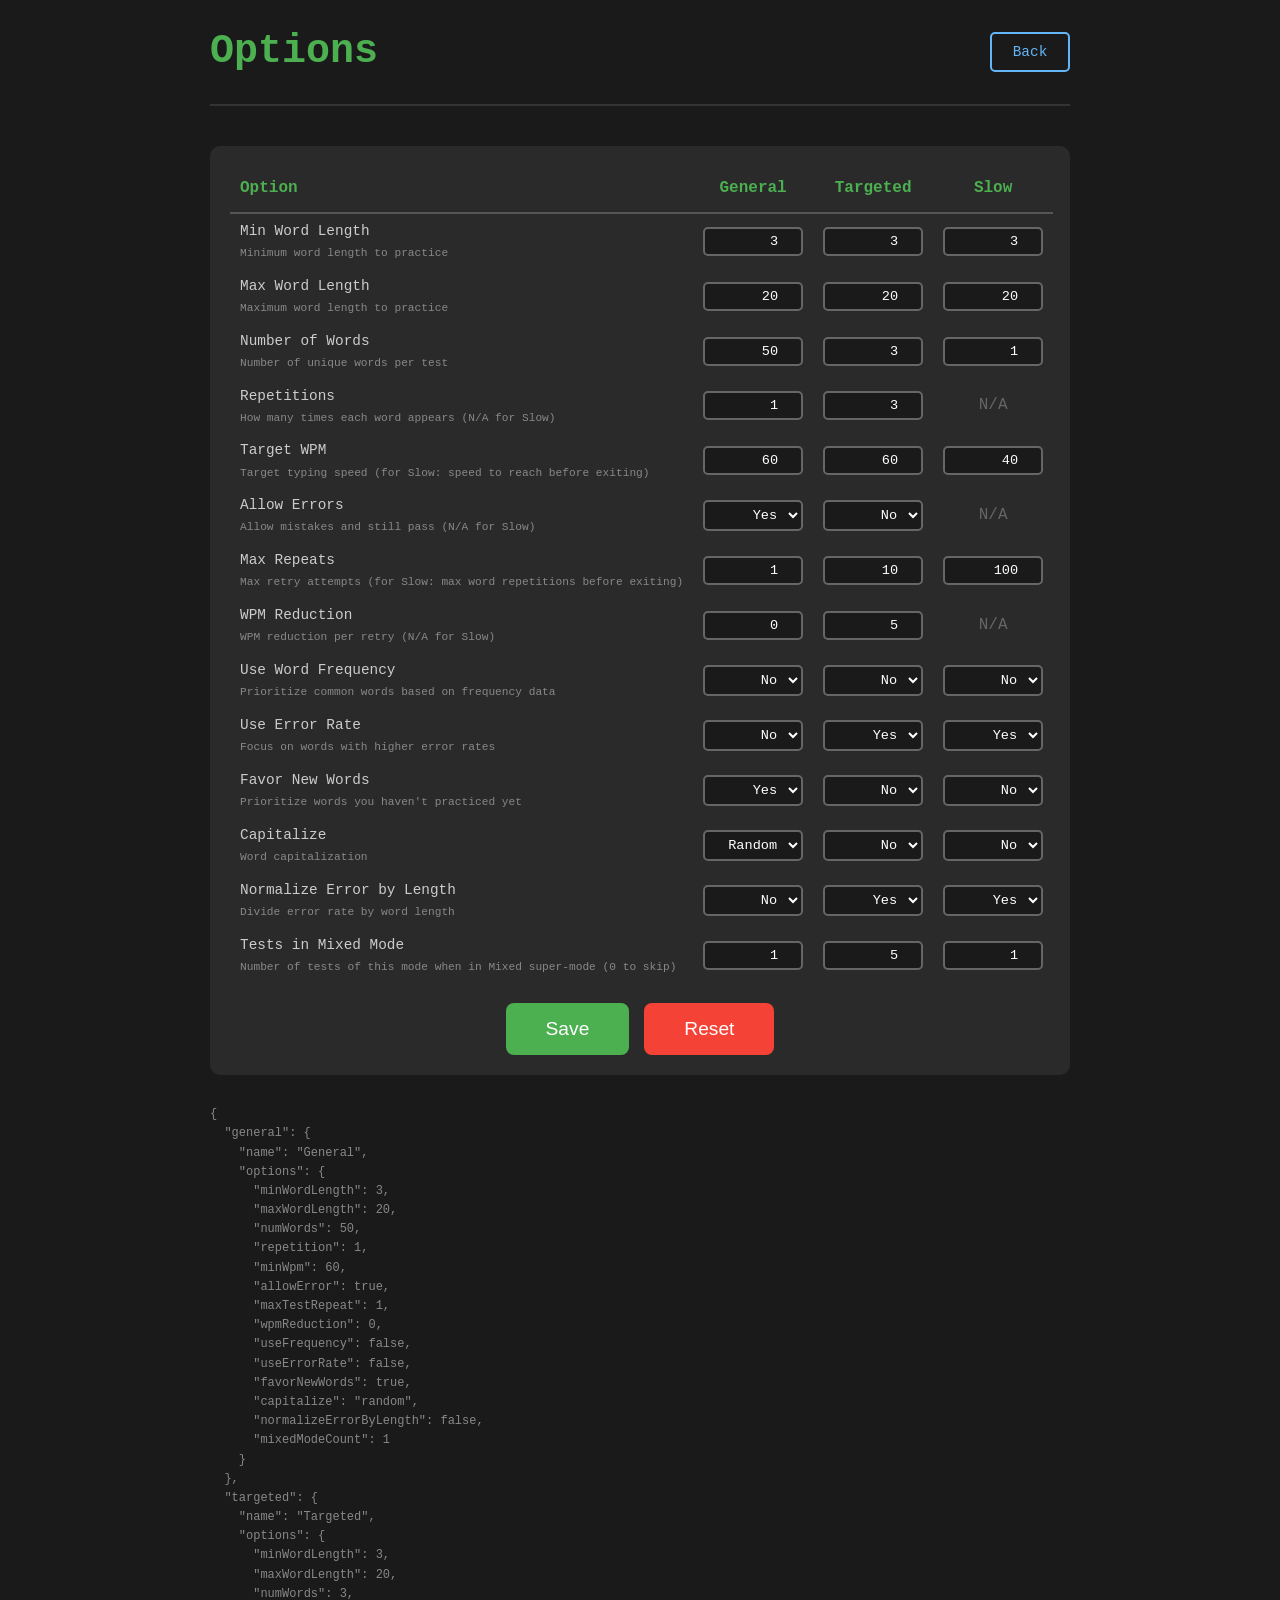
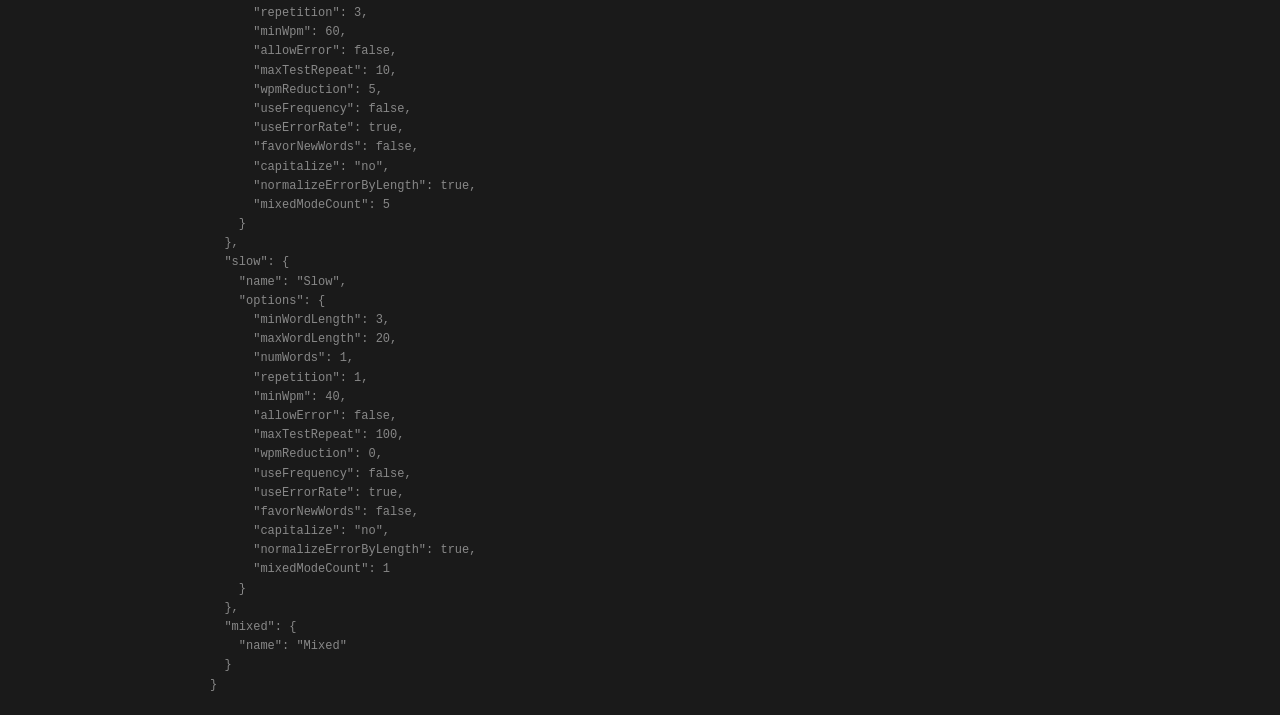
==== options.html @ 4978e312 "Initial commit: core website files" ====
<!DOCTYPE html>
<html lang="en">
<head>
    <meta charset="UTF-8">
    <meta name="viewport" content="width=device-width, initial-scale=1.0">
    <title>Snail Type - Options</title>
    <link rel="stylesheet" href="styles.css">
</head>
<body>
    <div class="container">
        <header>
            <h1>Options</h1>
            <a href="index.html" class="info-link">Back</a>
        </header>
        
        <main>
            <section class="stats-section options-compact">
                <div id="modes-table-container"></div>
                <div class="options-buttons">
                    <button id="save-btn" class="export-btn">Save</button>
                    <button id="reset-btn" class="clear-btn">Reset</button>
                </div>
            </section>
            <pre id="debug-output" style="color: #888; font-size: 0.75rem; margin-top: 20px; white-space: pre-wrap; word-break: break-all;"></pre>
        </main>
    </div>
    
    <div id="toast" class="toast">Options saved!</div>
    
    <script type="module" src="options.js"></script>
</body>
</html>
---- styles.css ----
﻿* {
    margin: 0;
    padding: 0;
    box-sizing: border-box;
}

body {
    font-family: 'Courier New', monospace;
    background-color: #1a1a1a;
    color: #ffffff;
    line-height: 1.6;
    min-height: 100vh;
}

.container {
    max-width: 900px;
    margin: 0 auto;
    padding: 20px;
}

header {
    display: flex;
    justify-content: space-between;
    align-items: center;
    margin-bottom: 40px;
    padding-bottom: 20px;
    border-bottom: 2px solid #333;
}

header > div {
    display: flex;
    gap: 15px;
    align-items: center;
}

.mode-buttons {
    display: flex;
    flex-wrap: wrap;
    gap: 15px;
    justify-content: center;
    margin: 0 auto 30px;
    width: fit-content;
}

.mode-btn-wide {
    flex-basis: 100%;
    min-width: unset;
    width: 100%;
}

.mode-btn {
    padding: 10px 30px;
    font-size: 1rem;
    font-family: 'Courier New', monospace;
    border: 2px solid #4CAF50;
    border-radius: 5px;
    background-color: transparent;
    color: #4CAF50;
    cursor: pointer;
    transition: all 0.3s ease;
    min-width: 140px;
}

.mode-btn:hover {
    background-color: #4CAF50;
    color: #1a1a1a;
}

.mode-btn:active {
    transform: translateY(2px);
}

.mode-btn.active {
    background-color: #4CAF50;
    color: #1a1a1a;
}

/* Toast notification */
.toast {
    position: fixed;
    bottom: 30px;
    left: 50%;
    transform: translateX(-50%) translateY(20px);
    background-color: #4CAF50;
    color: #fff;
    padding: 12px 30px;
    border-radius: 5px;
    font-family: 'Courier New', monospace;
    font-size: 1rem;
    opacity: 0;
    transition: opacity 0.3s ease, transform 0.3s ease;
    pointer-events: none;
}

.toast.visible {
    opacity: 1;
    transform: translateX(-50%) translateY(0);
}

.debug-btn,
.info-link {
    padding: 8px 16px;
    font-size: 0.9rem;
    border-radius: 5px;
    cursor: pointer;
    transition: all 0.3s ease;
    min-width: 80px;
    text-align: center;
    display: inline-block;
    box-sizing: border-box;
    font-family: 'Courier New', monospace;
    line-height: 1.4;
    border: 2px solid;
}

.debug-btn {
    background-color: transparent;
    color: #999;
    border-color: #666;
}

.debug-btn:hover {
    border-color: #999;
    color: #ccc;
}

.debug-btn.active {
    background-color: #666;
    border-color: #999;
    color: #fff;
}

h1 {
    font-size: 2.5rem;
    color: #4CAF50;
}

h2 {
    font-size: 1.8rem;
    color: #4CAF50;
    margin-bottom: 20px;
}

.info-link {
    color: #64B5F6;
    text-decoration: none;
    border-color: #64B5F6;
    background-color: transparent;
}

.info-link:hover {
    background-color: #64B5F6;
    color: #1a1a1a;
}

.info-link:hover {
    background-color: #64B5F6;
    color: #1a1a1a;
}

main {
    margin-top: 20px;
}

/* Main page styles */
.test-display {
    background-color: transparent;
    border-radius: 10px;
    padding: 30px;
    margin-bottom: 30px;
    min-height: 150px;
    display: flex;
    align-items: center;
    justify-content: center;
}

.target-text {
    font-size: 2rem;
    font-family: 'Courier New', monospace;
    letter-spacing: 2px;
    text-align: center;
}

.target-text .word {
    display: inline-block;
    white-space: nowrap;
}

.target-text .char {
    display: inline;
    transition: color 0.1s ease;
}

.target-text .char.correct {
    color: #4CAF50;
}

.target-text .char.corrected {
    color: #4CAF50;
    text-decoration: underline;
    text-decoration-color: #FF9800;
    text-underline-offset: 3px;
}

.target-text .char.incorrect {
    color: #f44336;
    background-color: rgba(244, 67, 54, 0.2);
    border-radius: 3px;
}

.target-text .space-char {
    padding: 0 8px;
    border-radius: 3px;
    display: inline-block;
}

.target-text .space-char.pending {
    background-color: transparent;
}

.target-text .space-char.correct {
    background-color: #1b421b;
}

.target-text .space-char.corrected {
    background-color: #1b421b;
    border-bottom: 2px solid #FF9800;
}

.target-text .space-char.incorrect {
    background-color: #f44336;
}

.target-text .char.pending {
    color: #ffffff;
}

.input-area {
    margin-bottom: 30px;
}

.typing-input {
    position: absolute;
    left: -9999px;
    width: 1px;
    height: 1px;
    opacity: 0;
}

.results {
    background-color: transparent;
    border-radius: 10px;
    padding: 20px;
    margin-bottom: 20px;
    min-height: 60px;
    font-size: 1.2rem;
    text-align: center;
    border: none;
}

.result-metric {
    font-size: 2rem;
    font-weight: normal;
    margin: 10px 0;
    color: #ffffff;
    font-family: 'Courier New', monospace;
    letter-spacing: 2px;
}

.result-status {
    font-size: 2rem;
    font-weight: normal;
    margin: 15px 0;
    font-family: 'Courier New', monospace;
    letter-spacing: 2px;
}

.result-next {
    font-size: 2rem;
    color: #999;
    margin-top: 20px;
    font-style: normal;
    font-family: 'Courier New', monospace;
    letter-spacing: 2px;
}

.results .success-text {
    color: #4CAF50;
}

.results .retry-text {
    color: #FFC107;
}

.debug-display {
    background-color: transparent;
    border-radius: 10px;
    padding: 20px;
    font-family: 'Courier New', monospace;
    font-size: 0.95rem;
    display: none;
    user-select: text;
    cursor: text;
}

.debug-display.visible {
    display: block;
}

.debug-display .stat-line {
    margin: 8px 0;
    padding: 5px;
    background-color: #333;
    border-radius: 5px;
    white-space: pre-wrap;
}

/* Info page styles */
.stats-section {
    background-color: #2a2a2a;
    border-radius: 10px;
    padding: 30px;
    margin-bottom: 30px;
}

.char-distribution,
.word-problems {
    position: relative;
    display: flex;
    justify-content: center;
    align-items: center;
    min-height: 450px;
}

.word-table-container {
    max-height: 600px;
    overflow-y: auto;
    overflow-x: auto;
}

.word-table {
    width: 100%;
    border-collapse: collapse;
    font-family: 'Courier New', monospace;
    font-size: 0.9rem;
}

.word-table thead {
    position: sticky;
    top: 0;
    background-color: #333;
    z-index: 10;
}

.word-table th {
    padding: 12px 8px;
    text-align: left;
    border-bottom: 2px solid #666;
    color: #4CAF50;
    font-weight: bold;
}

.word-table th.sortable {
    cursor: pointer;
    user-select: none;
    transition: background-color 0.2s ease;
}

.word-table th.sortable:hover {
    background-color: #444;
}

.word-table th.sorted {
    color: #64B5F6;
}

.sort-arrow {
    font-size: 0.8rem;
    margin-left: 5px;
    color: #999;
}

.word-table th.sorted .sort-arrow {
    color: #64B5F6;
}

.word-table td {
    padding: 8px;
    border-bottom: 1px solid #444;
}

.word-table tbody tr:hover {
    background-color: #2a2a2a;
}

.word-cell {
    color: #64B5F6;
    font-weight: bold;
}

.word-table th:nth-child(2),
.word-table th:nth-child(3),
.word-table th:nth-child(4),
.word-table th:nth-child(5),
.word-table th:nth-child(6),
.word-table td:nth-child(2),
.word-table td:nth-child(3),
.word-table td:nth-child(4),
.word-table td:nth-child(5),
.word-table td:nth-child(6) {
    text-align: right;
}

.char-chart,
.word-chart {
    background-color: #1a1a1a;
    border-radius: 8px;
}

.chart-bar {
    cursor: pointer;
    transition: opacity 0.2s ease;
}

.chart-tooltip {
    position: fixed;
    background-color: #333;
    color: #fff;
    padding: 8px 12px;
    border-radius: 5px;
    font-family: 'Courier New', monospace;
    font-size: 0.9rem;
    pointer-events: none;
    z-index: 1000;
    box-shadow: 0 2px 8px rgba(0, 0, 0, 0.3);
}

.word-problems {
    font-family: 'Courier New', monospace;
    font-size: 1.1rem;
}

.char-distribution .char-stat,
.word-problems .word-stat {
    padding: 10px;
    margin: 8px 0;
    background-color: #333;
    border-radius: 5px;
    display: flex;
    justify-content: space-between;
    align-items: center;
}

.char-stat .char-display {
    font-weight: bold;
    color: #f44336;
    font-size: 1.3rem;
    margin-right: 20px;
    min-width: 40px;
}

.char-stat .char-info,
.word-stat .word-info {
    flex: 1;
}

.word-stat .word-name {
    font-weight: bold;
    color: #64B5F6;
    margin-right: 15px;
}

.empty-state {
    color: #999;
    font-style: italic;
    text-align: center;
    padding: 20px;
}

/* Options page styles */
.options-compact {
    padding: 20px;
}

/* Modes table */
.modes-table {
    width: 100%;
    border-collapse: collapse;
    margin-bottom: 10px;
}

.modes-table th {
    padding: 10px;
    text-align: center;
    color: #4CAF50;
    font-size: 1rem;
    border-bottom: 2px solid #555;
}

.modes-table th:first-child {
    text-align: left;
}

.modes-table td {
    padding: 6px 10px;
    vertical-align: middle;
    text-align: right;
}

.modes-table td:first-child {
    text-align: left;
}

.modes-table tr:nth-child(odd) td {
    background-color: #2a2a2a;
}

.option-label-cell {
    color: #ccc;
    font-size: 0.9rem;
    white-space: nowrap;
    display: flex;
    flex-direction: column;
    gap: 2px;
}

.option-label-cell .option-desc {
    font-size: 0.7rem;
    color: #888;
}

.mode-input {
    padding: 5px 8px;
    font-size: 0.85rem;
    border: 2px solid #666;
    border-radius: 5px;
    background-color: #1a1a1a;
    color: #fff;
    font-family: 'Courier New', monospace;
    width: 100px;
    box-sizing: border-box;
}

.mode-input:focus {
    outline: none;
    border-color: #4CAF50;
}

input[type="number"].mode-input {
    text-align: right;
}

select.mode-input {
    text-align: right;
    text-align-last: right;
}

.options-buttons {
    display: flex;
    gap: 15px;
    justify-content: center;
    margin-top: 20px;
}

.export-section {
    display: flex;
    gap: 15px;
    justify-content: center;
    flex-wrap: wrap;
}

.export-section {
    background-color: #2a2a2a;
    border-radius: 10px;
    padding: 30px;
    text-align: center;
}

.export-section p {
    margin-bottom: 20px;
    color: #ccc;
    font-size: 1.1rem;
}

.export-btn {
    background-color: #4CAF50;
    color: white;
    border: none;
    padding: 15px 40px;
    font-size: 1.2rem;
    border-radius: 8px;
    cursor: pointer;
    transition: background-color 0.3s ease;
}

.export-btn:hover {
    background-color: #45a049;
}

.export-btn:active {
    transform: translateY(2px);
}

.clear-btn {
    background-color: #f44336;
    color: white;
    border: none;
    padding: 15px 40px;
    font-size: 1.2rem;
    border-radius: 8px;
    cursor: pointer;
    transition: background-color 0.3s ease;
}

.clear-btn:hover {
    background-color: #da190b;
}

.clear-btn:active {
    transform: translateY(2px);
}

/* Responsive design */
@media (max-width: 768px) {
    .container {
        padding: 15px;
    }
    
    h1 {
        font-size: 1.8rem;
    }
    
    .target-text {
        font-size: 1.5rem;
        letter-spacing: 1px;
    }
    
    .typing-input {
    position: absolute;
    left: -9999px;
    width: 1px;
    height: 1px;
    opacity: 0;
}
    
    header {
        flex-direction: column;
        gap: 15px;
        text-align: center;
    }
    
    .char-chart,
    .word-chart {
        width: 100%;
        height: auto;
    }
    
    .char-distribution,
    .word-problems {
        overflow-x: auto;
    }
}

/* ========================================================================== */
/* SLOW MODE STYLES */
/* ========================================================================== */

.slow-mode-display {
    text-align: center;
    margin-bottom: 30px;
}

/* WPM Display - Shows current typing speed */
.wpm-display {
    font-size: 32px;
    font-family: 'Courier New', monospace;
    margin: 10px 0;
    color: #4CAF50;
    font-weight: bold;
}

/* Metronome Container - Houses the bouncing ball animation */
.metronome-container {
    position: relative;
    width: 300px;
    height: 300px;
    margin: 10px auto;
    background-color: rgba(255, 255, 255, 0.05);
    border-radius: 10px;
}

/* Ball - Animated indicator that jumps from letter to letter */
.ball {
    position: absolute;
    width: 50px;
    height: 50px;
    background: radial-gradient(circle at 30% 30%, #4CAF50, #2d7a2d);
    border-radius: 50%;
    box-shadow: 0 10px 25px rgba(76, 175, 80, 0.5);
    left: 50%;
    transform: translateX(-50%);
}

/* Word Display - Shows the word to type with color-coded letters */
.word-display {
    font-size: 48px;
    font-family: 'Courier New', monospace;
    letter-spacing: 10px;
    margin: 8px 0;
    min-height: 60px;
}

.word-display .typed {
    color: #4CAF50;
}

.word-display .current {
    color: #64B5F6;
    text-decoration: underline;
}

.word-display .remaining {
    color: #666;
}

/* Status Message - Displays contextual messages */
.status {
    font-size: 24px;
    font-family: 'Courier New', monospace;
    margin: 20px 0;
    min-height: 30px;
    line-height: 30px;
}

.status.error {
    color: #f44336;
}

.status.success {
    color: #4CAF50;
}

/* Counter - Shows progress through repetitions */
.counter {
    font-size: 20px;
    font-family: 'Courier New', monospace;
    margin: 10px 0;
    color: #999;
}

/* Slow mode container */
.slow-mode-container {
    text-align: center;
}

.slow-status {
    font-size: 24px;
    font-family: 'Courier New', monospace;
    margin: 20px 0;
    min-height: 30px;
    line-height: 30px;
}

.slow-status.error {
    color: #f44336;
}

.slow-status.success {
    color: #4CAF50;
}

.slow-counter {
    font-size: 20px;
    font-family: 'Courier New', monospace;
    margin: 10px 0;
    color: #999;
}

.slow-instructions {
    font-size: 16px;
    font-family: 'Courier New', monospace;
    margin-top: 20px;
    color: #666;
}

/* Timing display (slow mode) */
.timing-display {
    position: fixed;
    right: 20px;
    top: 20px;
    font-size: 12px;
    font-family: 'Courier New', monospace;
    color: #666;
    text-align: left;
    max-width: 200px;
    max-height: 90vh;
    overflow-y: auto;
}

.timing-entry {
    margin: 0;
    line-height: 1.2;
}

.counter-entry {
    margin: 5px 0;
    padding: 5px 0;
    border-top: 1px solid #444;
    color: #4CAF50;
    font-weight: bold;
}
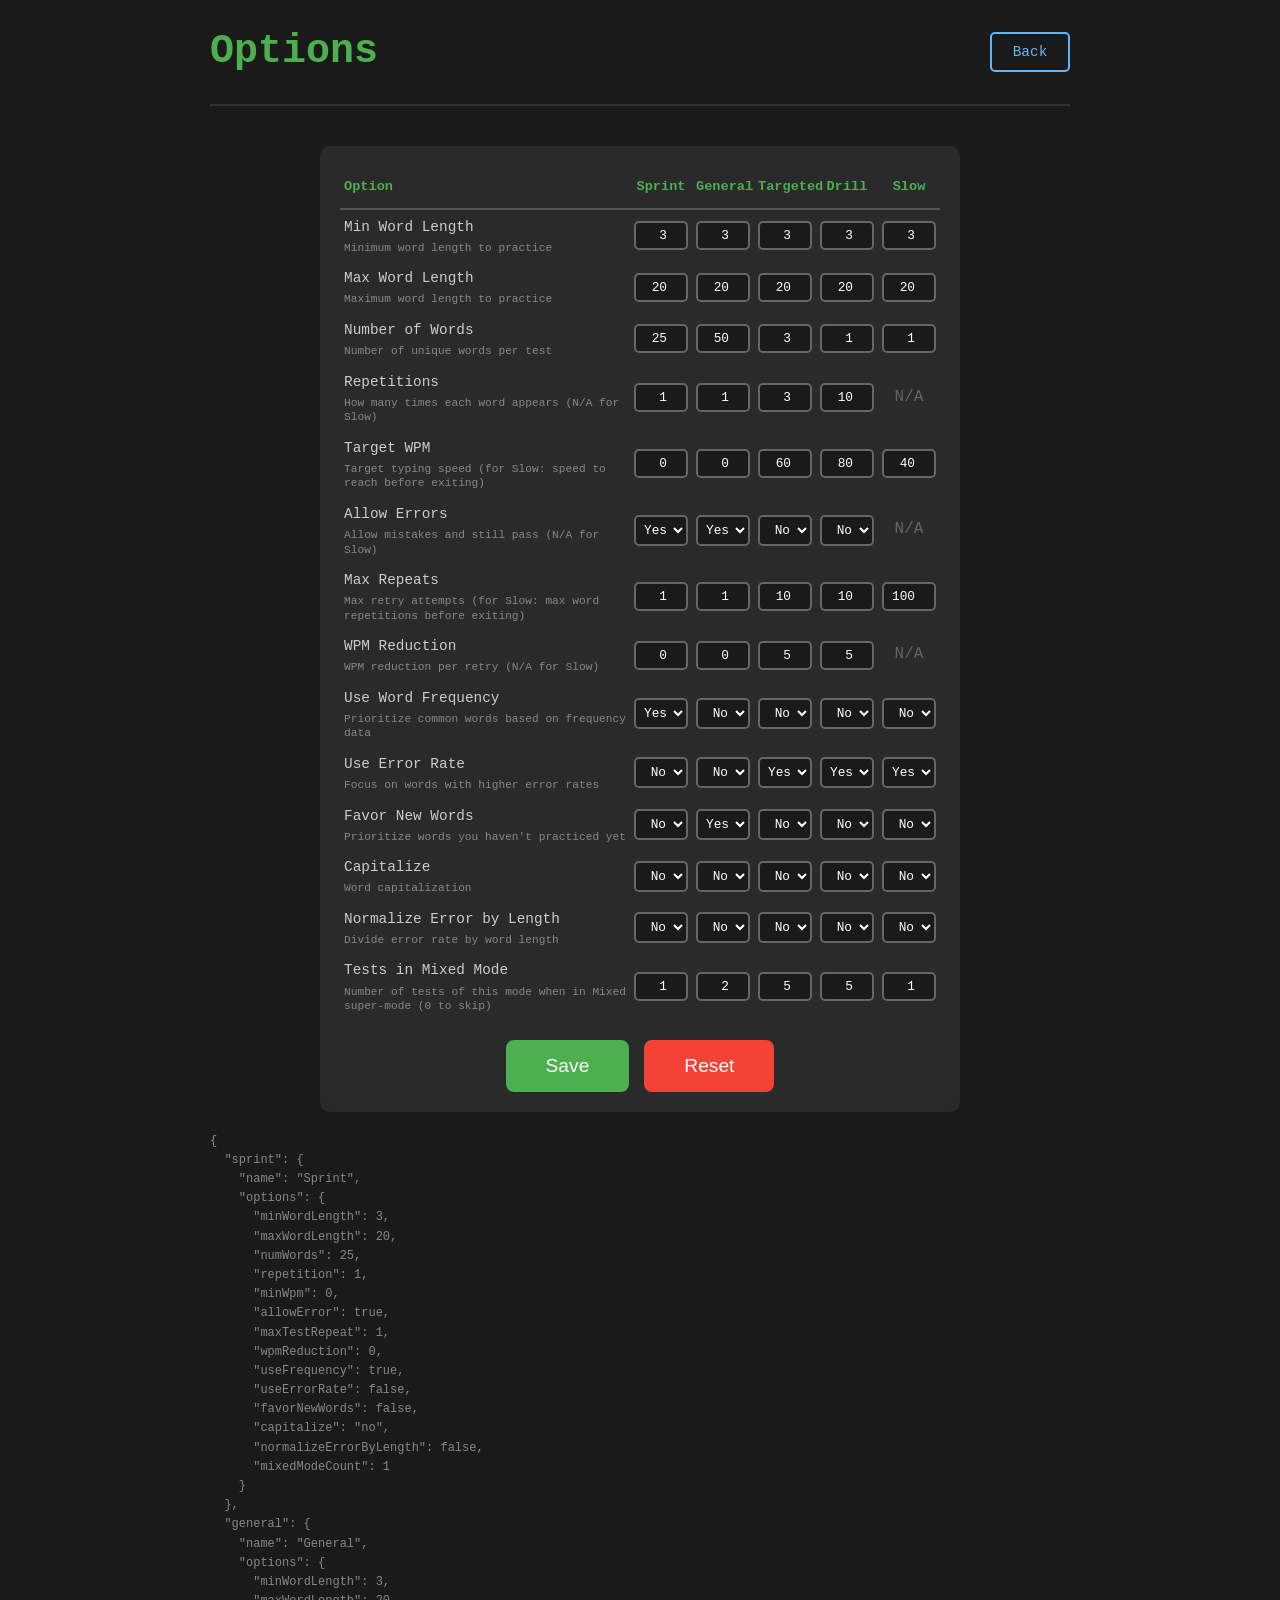
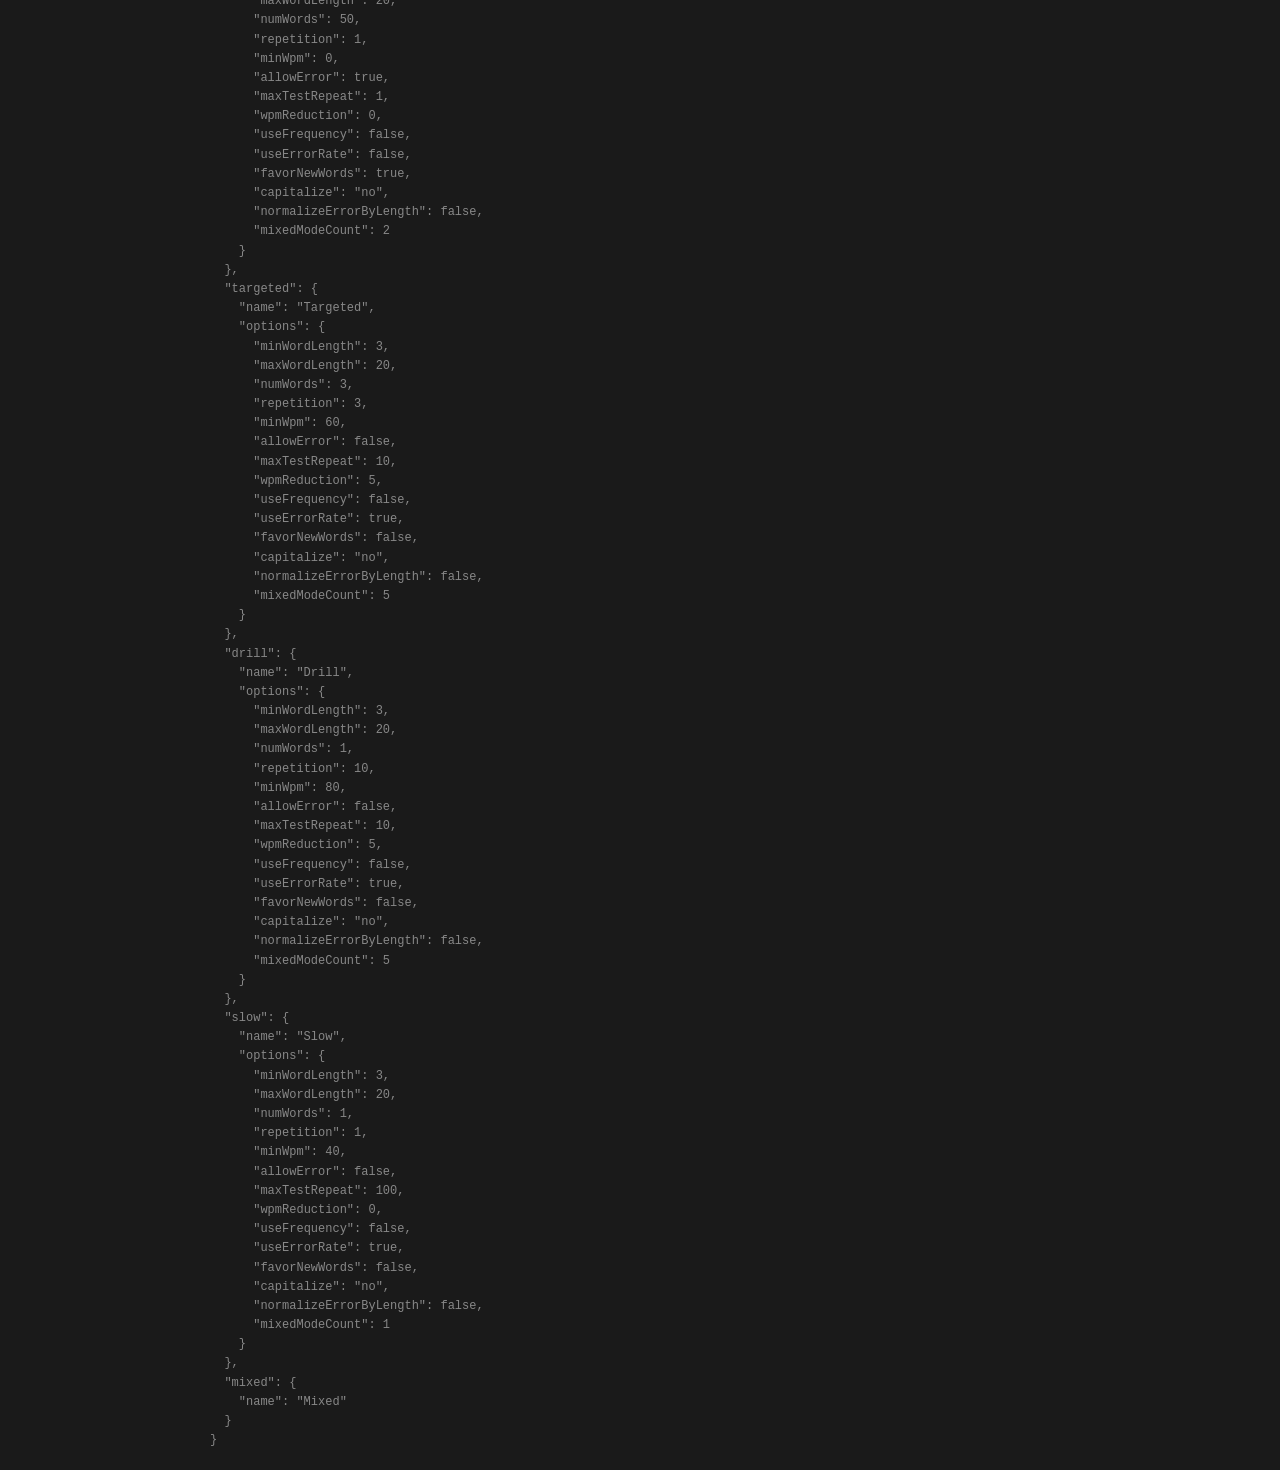
==== commit 07730eed: "Add snail keyboard favicon" ====
--- a/options.html
+++ b/options.html
@@ -4,6 +4,7 @@
     <meta charset="UTF-8">
     <meta name="viewport" content="width=device-width, initial-scale=1.0">
     <title>Snail Type - Options</title>
+    <link rel="icon" type="image/svg+xml" href="favicon.svg">
     <link rel="stylesheet" href="styles.css">
 </head>
 <body>
--- a/styles.css
+++ b/styles.css
@@ -175,9 +175,10 @@
 }
 
 .target-text {
-    font-size: 2rem;
-    font-family: 'Courier New', monospace;
-    letter-spacing: 2px;
+    font-size: 1.25rem;
+    font-family: 'Courier New', monospace;
+    letter-spacing: 1px;
+    line-height: 1.9;
     text-align: center;
 }
 
@@ -209,7 +210,7 @@
 }
 
 .target-text .space-char {
-    padding: 0 8px;
+    padding: 0 5px;
     border-radius: 3px;
     display: inline-block;
 }
@@ -293,7 +294,7 @@
 }
 
 .debug-display {
-    background-color: transparent;
+    background-color: #333;
     border-radius: 10px;
     padding: 20px;
     font-family: 'Courier New', monospace;
@@ -308,11 +309,22 @@
 }
 
 .debug-display .stat-line {
-    margin: 8px 0;
-    padding: 5px;
-    background-color: #333;
-    border-radius: 5px;
+    margin: 0;
+    padding: 0;
+    background-color: transparent;
     white-space: pre-wrap;
+}
+
+/* Keystroke log (debug panel) */
+.key-log-sequence {
+    white-space: pre-wrap;
+    word-break: break-all;
+    line-height: 1.6;
+}
+
+.key-log-sequence .key-blocked {
+    color: #ff6b6b;
+    text-decoration: line-through;
 }
 
 /* Info page styles */
@@ -477,9 +489,18 @@
     padding: 20px;
 }
 
+/* Short explanation under a stats section heading */
+.section-hint {
+    color: #999;
+    font-size: 0.85rem;
+    margin: -10px 0 15px 0;
+}
+
 /* Options page styles */
 .options-compact {
     padding: 20px;
+    max-width: 640px;
+    margin: 0 auto;
 }
 
 /* Modes table */
@@ -487,22 +508,25 @@
     width: 100%;
     border-collapse: collapse;
     margin-bottom: 10px;
+    table-layout: fixed;
 }
 
 .modes-table th {
-    padding: 10px;
+    padding: 10px 4px;
     text-align: center;
     color: #4CAF50;
-    font-size: 1rem;
+    font-size: 0.85rem;
     border-bottom: 2px solid #555;
+    width: 62px;
 }
 
 .modes-table th:first-child {
     text-align: left;
+    width: auto;
 }
 
 .modes-table td {
-    padding: 6px 10px;
+    padding: 6px 4px;
     vertical-align: middle;
     text-align: right;
 }
@@ -518,7 +542,7 @@
 .option-label-cell {
     color: #ccc;
     font-size: 0.9rem;
-    white-space: nowrap;
+    white-space: normal;
     display: flex;
     flex-direction: column;
     gap: 2px;
@@ -527,17 +551,20 @@
 .option-label-cell .option-desc {
     font-size: 0.7rem;
     color: #888;
+    white-space: normal;
+    line-height: 1.3;
 }
 
 .mode-input {
-    padding: 5px 8px;
-    font-size: 0.85rem;
+    padding: 5px 4px;
+    font-size: 0.8rem;
     border: 2px solid #666;
     border-radius: 5px;
     background-color: #1a1a1a;
     color: #fff;
     font-family: 'Courier New', monospace;
-    width: 100px;
+    width: 54px;
+    max-width: 100%;
     box-sizing: border-box;
 }
 
@@ -782,30 +809,3 @@
     margin-top: 20px;
     color: #666;
 }
-
-/* Timing display (slow mode) */
-.timing-display {
-    position: fixed;
-    right: 20px;
-    top: 20px;
-    font-size: 12px;
-    font-family: 'Courier New', monospace;
-    color: #666;
-    text-align: left;
-    max-width: 200px;
-    max-height: 90vh;
-    overflow-y: auto;
-}
-
-.timing-entry {
-    margin: 0;
-    line-height: 1.2;
-}
-
-.counter-entry {
-    margin: 5px 0;
-    padding: 5px 0;
-    border-top: 1px solid #444;
-    color: #4CAF50;
-    font-weight: bold;
-}
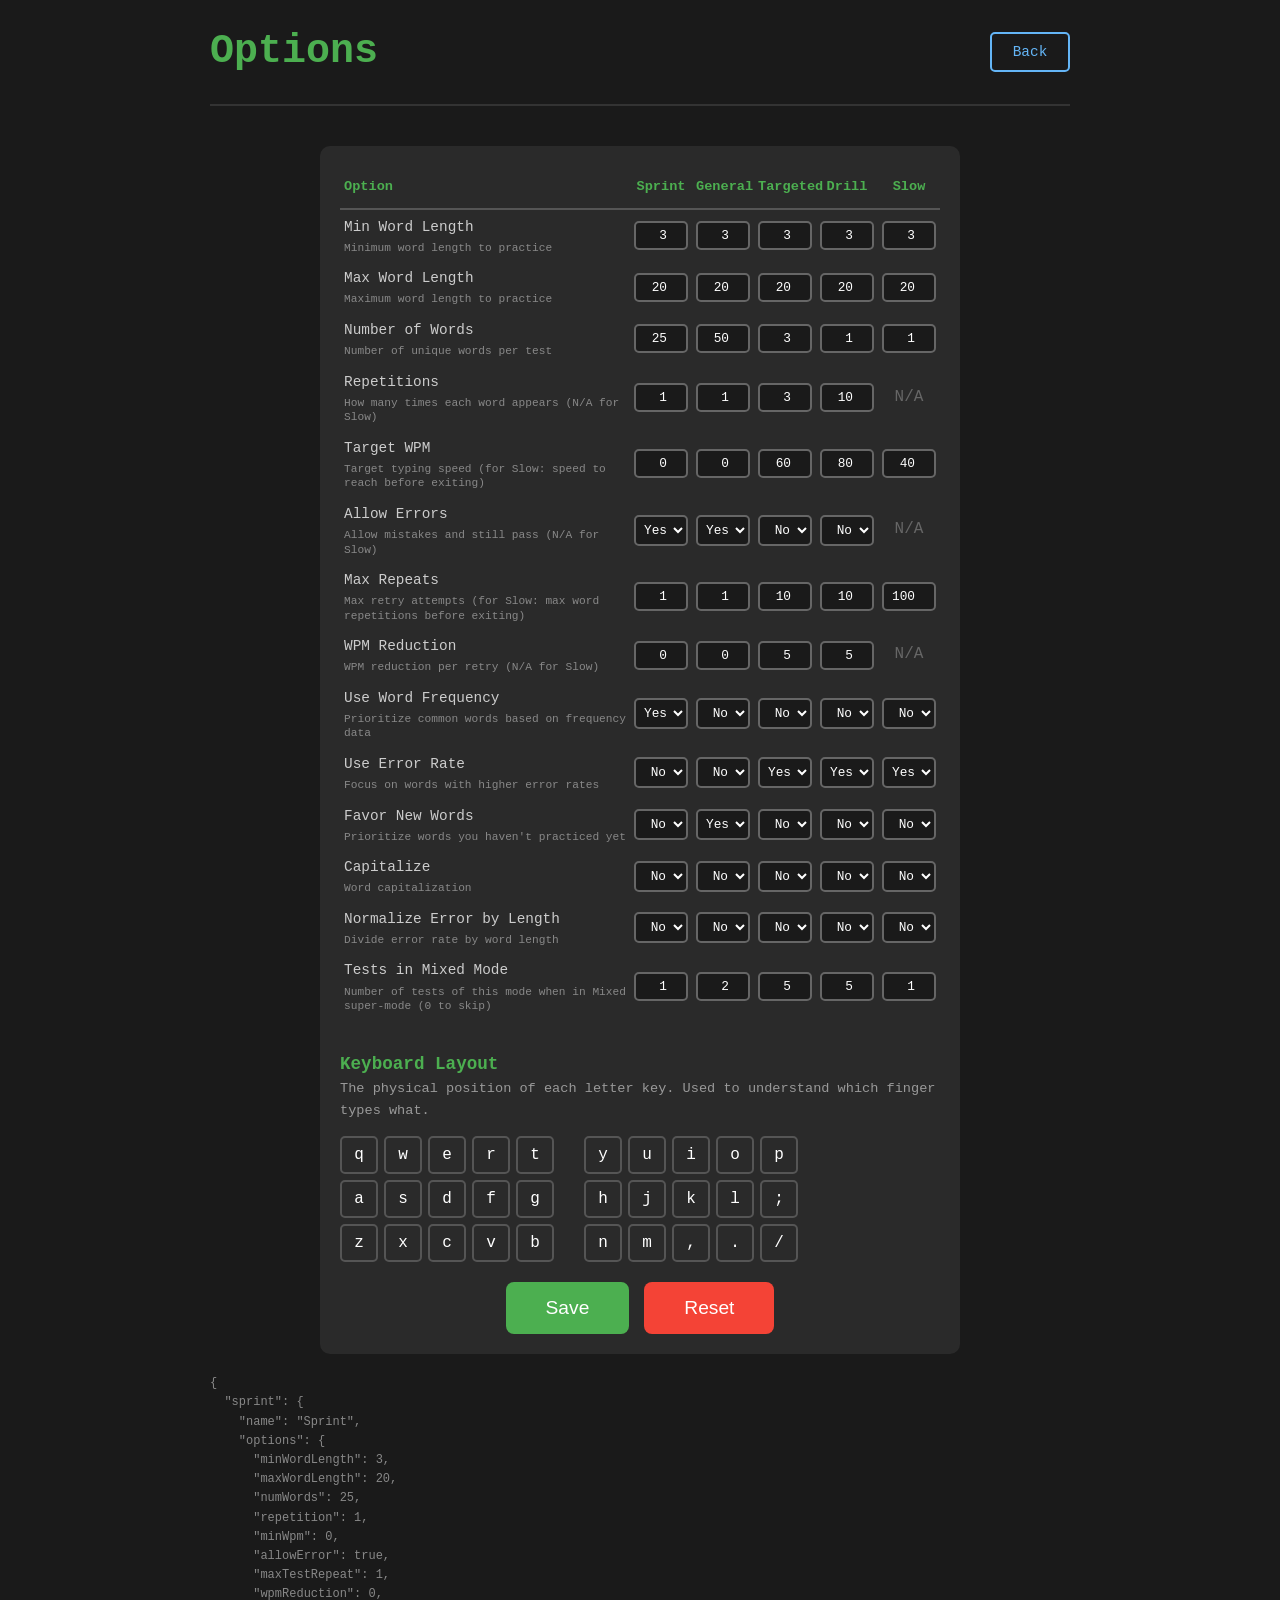
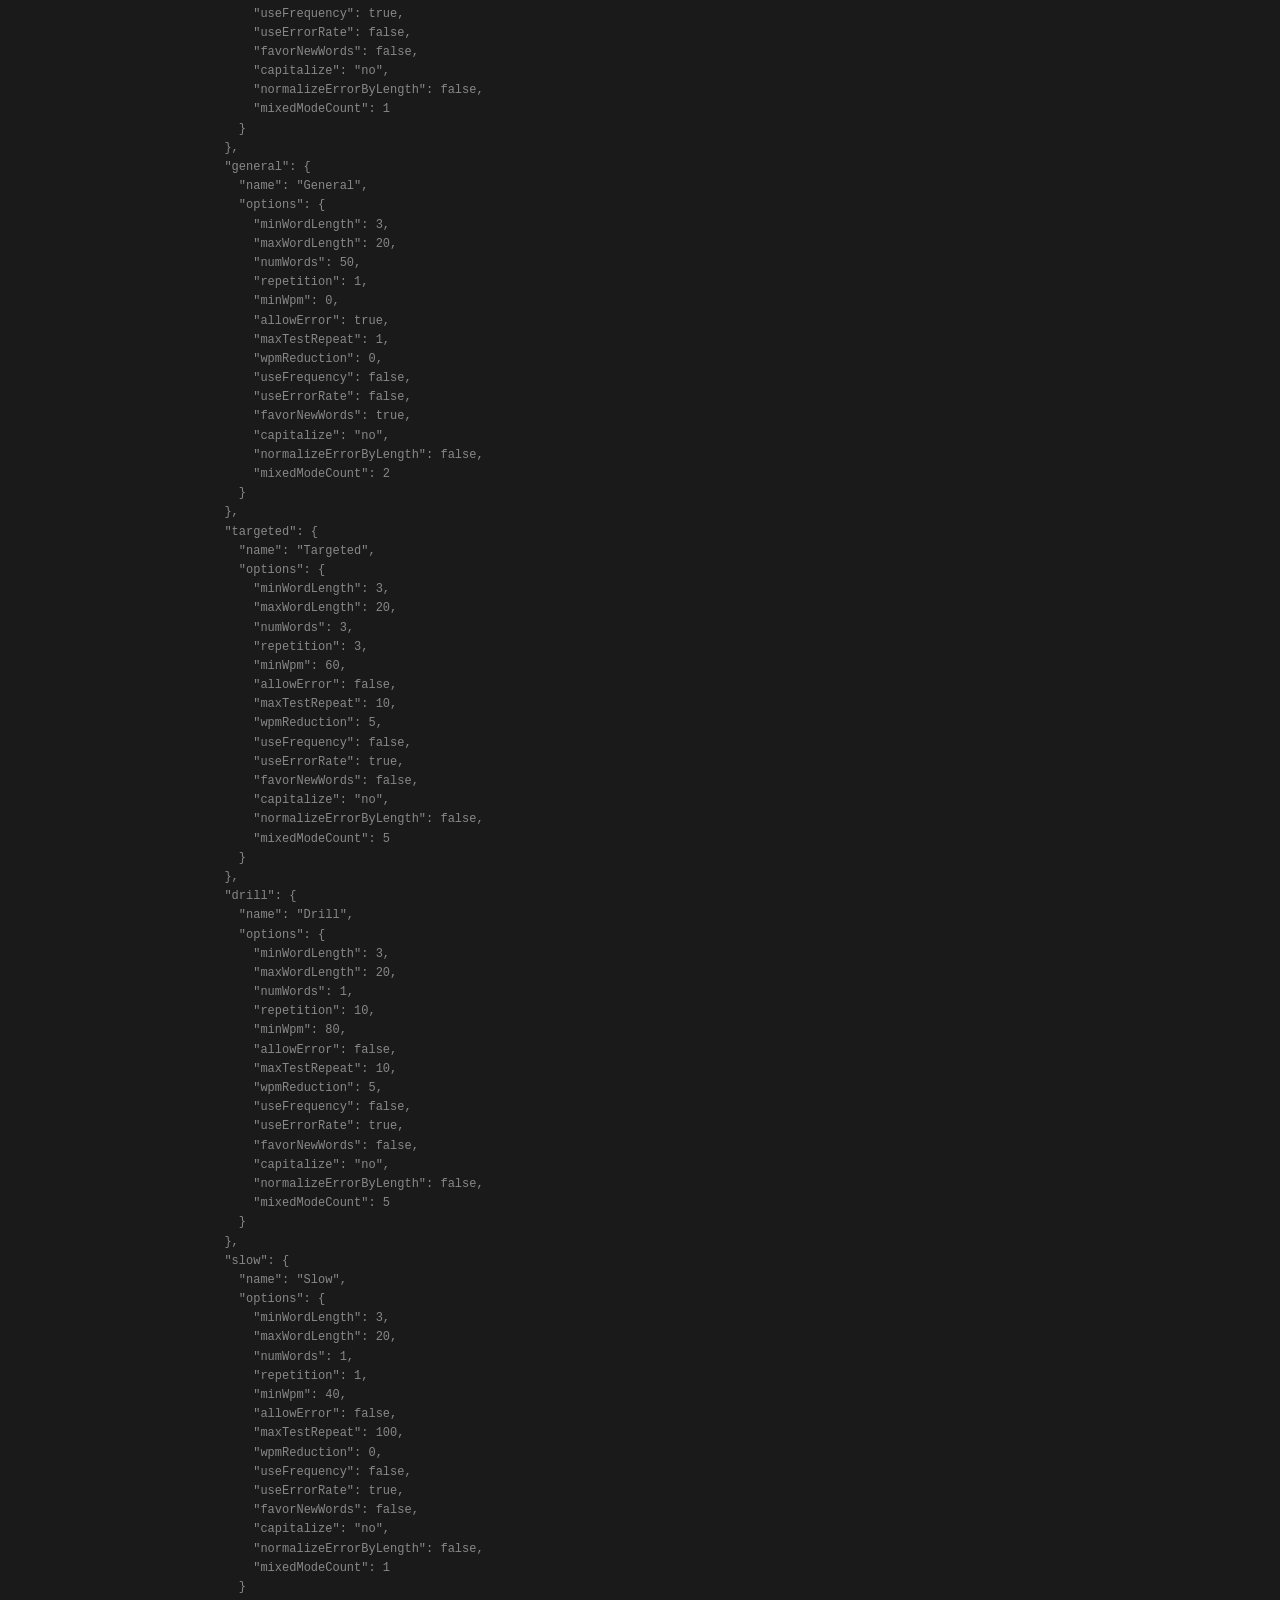
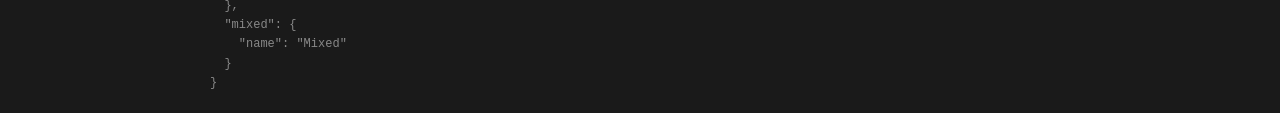
==== commit 00a7ebc9: "Add editable 3x10 keyboard layout grid to options" ====
--- a/options.html
+++ b/options.html
@@ -17,6 +17,9 @@
         <main>
             <section class="stats-section options-compact">
                 <div id="modes-table-container"></div>
+                <h2 class="keymap-heading">Keyboard Layout</h2>
+                <p class="section-hint">The physical position of each letter key. Used to understand which finger types what.</p>
+                <div id="keymap-grid" class="keymap-grid"></div>
                 <div class="options-buttons">
                     <button id="save-btn" class="export-btn">Save</button>
                     <button id="reset-btn" class="clear-btn">Reset</button>
--- a/styles.css
+++ b/styles.css
@@ -494,6 +494,49 @@
     color: #999;
     font-size: 0.85rem;
     margin: -10px 0 15px 0;
+}
+
+/* Keyboard layout grid (options page) */
+.keymap-heading {
+    color: #4CAF50;
+    font-size: 1.1rem;
+    margin: 30px 0 10px 0;
+}
+
+.keymap-grid {
+    display: flex;
+    flex-direction: column;
+    gap: 6px;
+    margin-bottom: 20px;
+}
+
+.keymap-row {
+    display: flex;
+    gap: 6px;
+}
+
+.keymap-key {
+    width: 38px;
+    height: 38px;
+    text-align: center;
+    font-family: 'Courier New', monospace;
+    font-size: 1rem;
+    text-transform: lowercase;
+    background-color: #2a2a2a;
+    border: 2px solid #555;
+    border-radius: 5px;
+    color: #fff;
+    padding: 0;
+}
+
+.keymap-key:focus {
+    outline: none;
+    border-color: #4CAF50;
+}
+
+/* Gap between the left and right hands */
+.keymap-key.keymap-gap {
+    margin-left: 24px;
 }
 
 /* Options page styles */
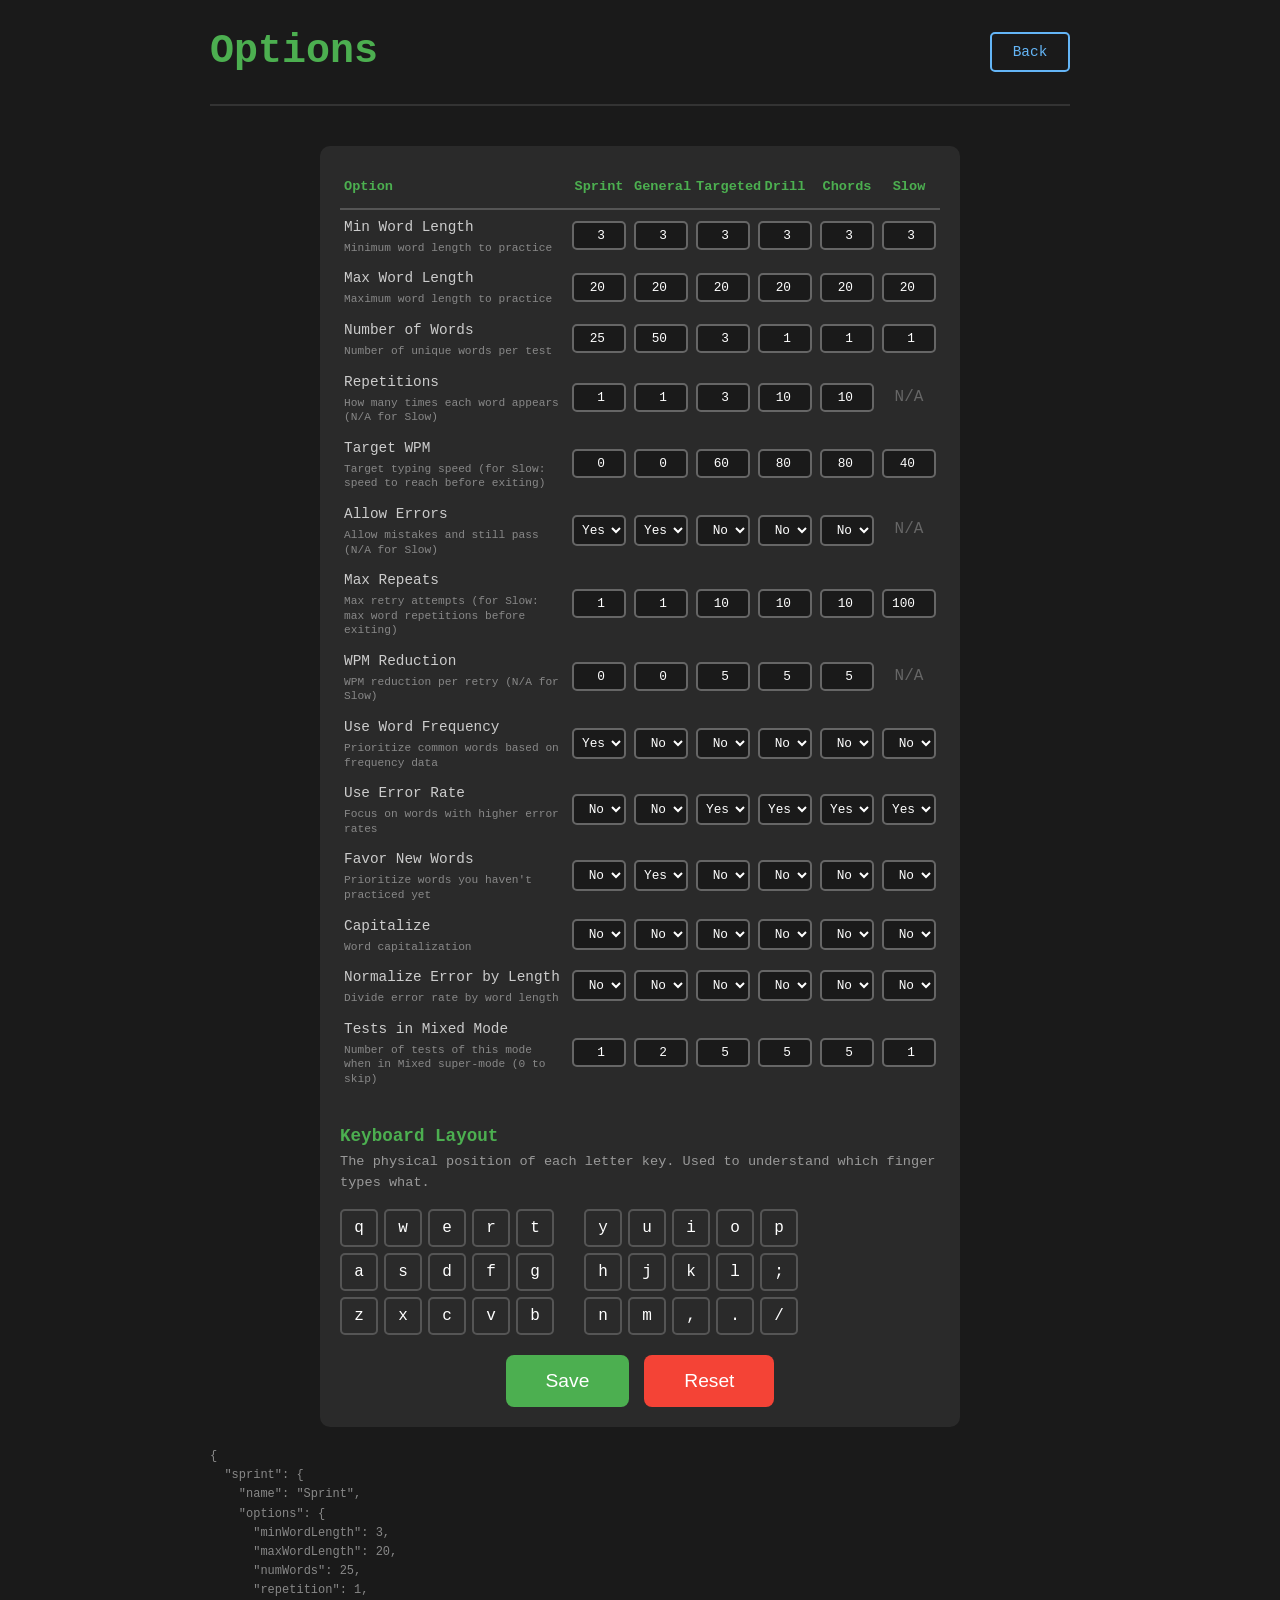
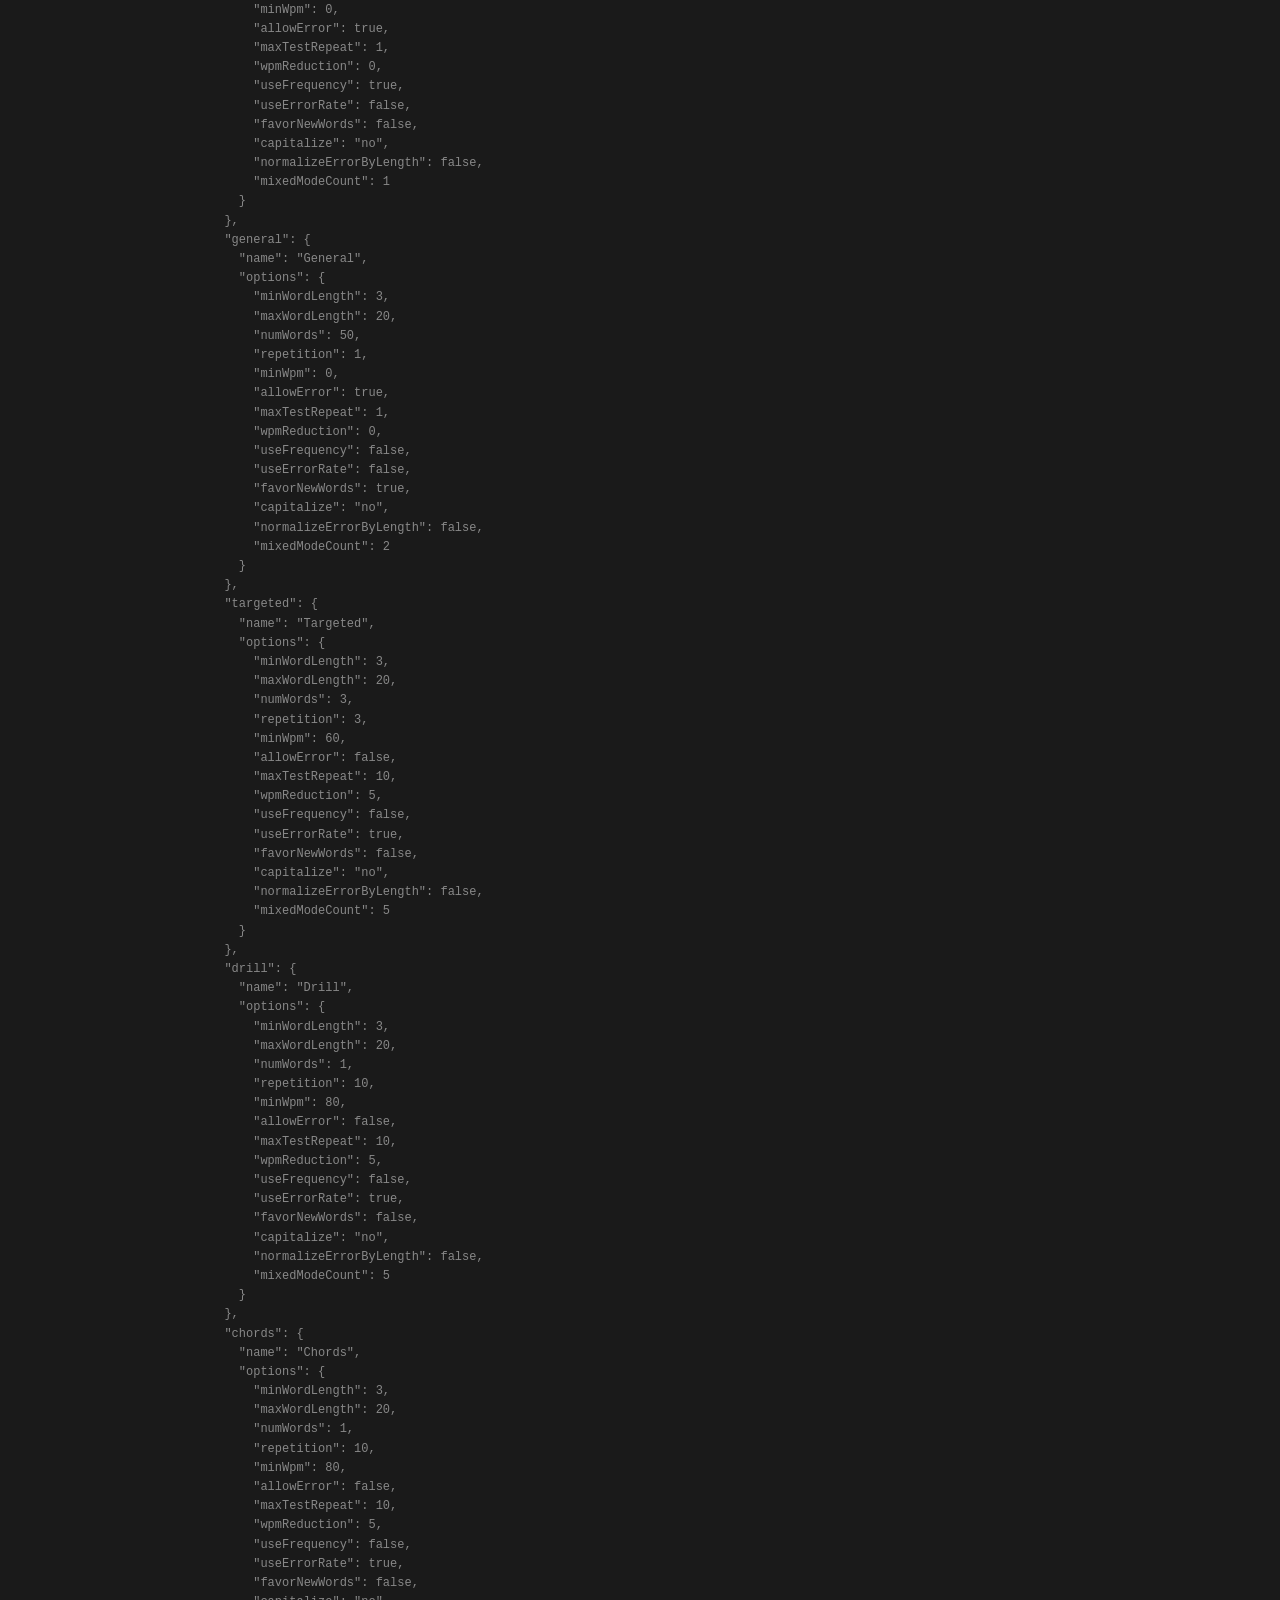
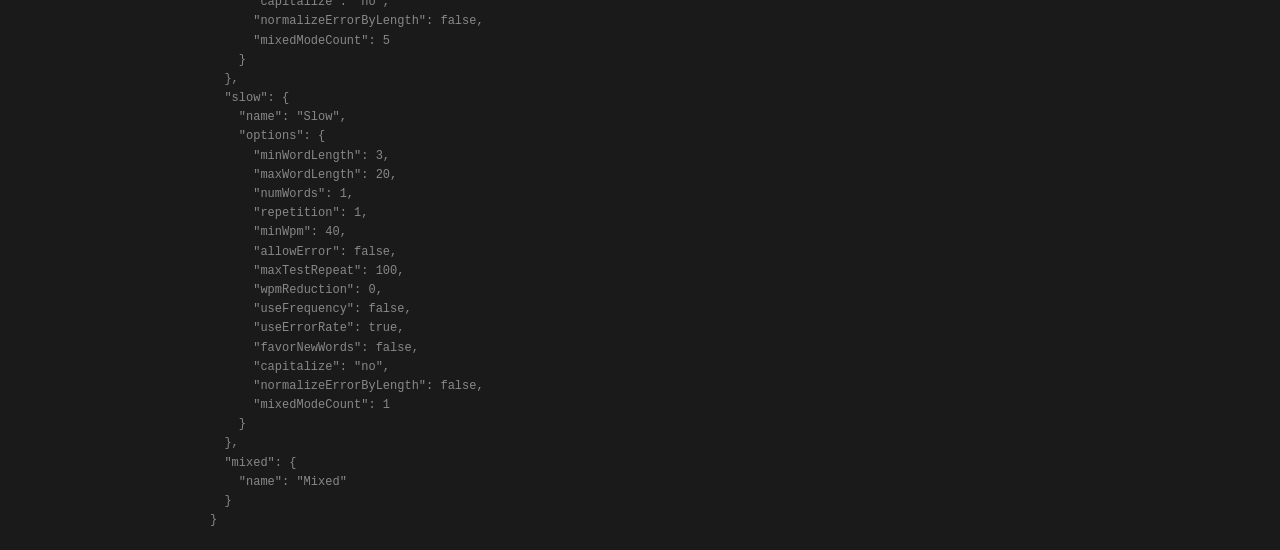
==== commit b8bff1b2: "Add Chords mode, keymap validation and finger-usage helpers" ====
--- a/options.html
+++ b/options.html
@@ -20,6 +20,7 @@
                 <h2 class="keymap-heading">Keyboard Layout</h2>
                 <p class="section-hint">The physical position of each letter key. Used to understand which finger types what.</p>
                 <div id="keymap-grid" class="keymap-grid"></div>
+                <p id="keymap-warning" class="keymap-warning"></p>
                 <div class="options-buttons">
                     <button id="save-btn" class="export-btn">Save</button>
                     <button id="reset-btn" class="clear-btn">Reset</button>
--- a/styles.css
+++ b/styles.css
@@ -532,6 +532,25 @@
 .keymap-key:focus {
     outline: none;
     border-color: #4CAF50;
+}
+
+/* An intentionally blank key */
+.keymap-key.keymap-empty {
+    background-color: #1f1f1f;
+    border-color: #3a3a3a;
+}
+
+/* Warning shown when the layout doesn't cover the whole alphabet */
+.keymap-warning {
+    display: none;
+    color: #f44336;
+    font-size: 0.85rem;
+    font-family: 'Courier New', monospace;
+    margin: -10px 0 20px 0;
+}
+
+.keymap-warning.visible {
+    display: block;
 }
 
 /* Gap between the left and right hands */
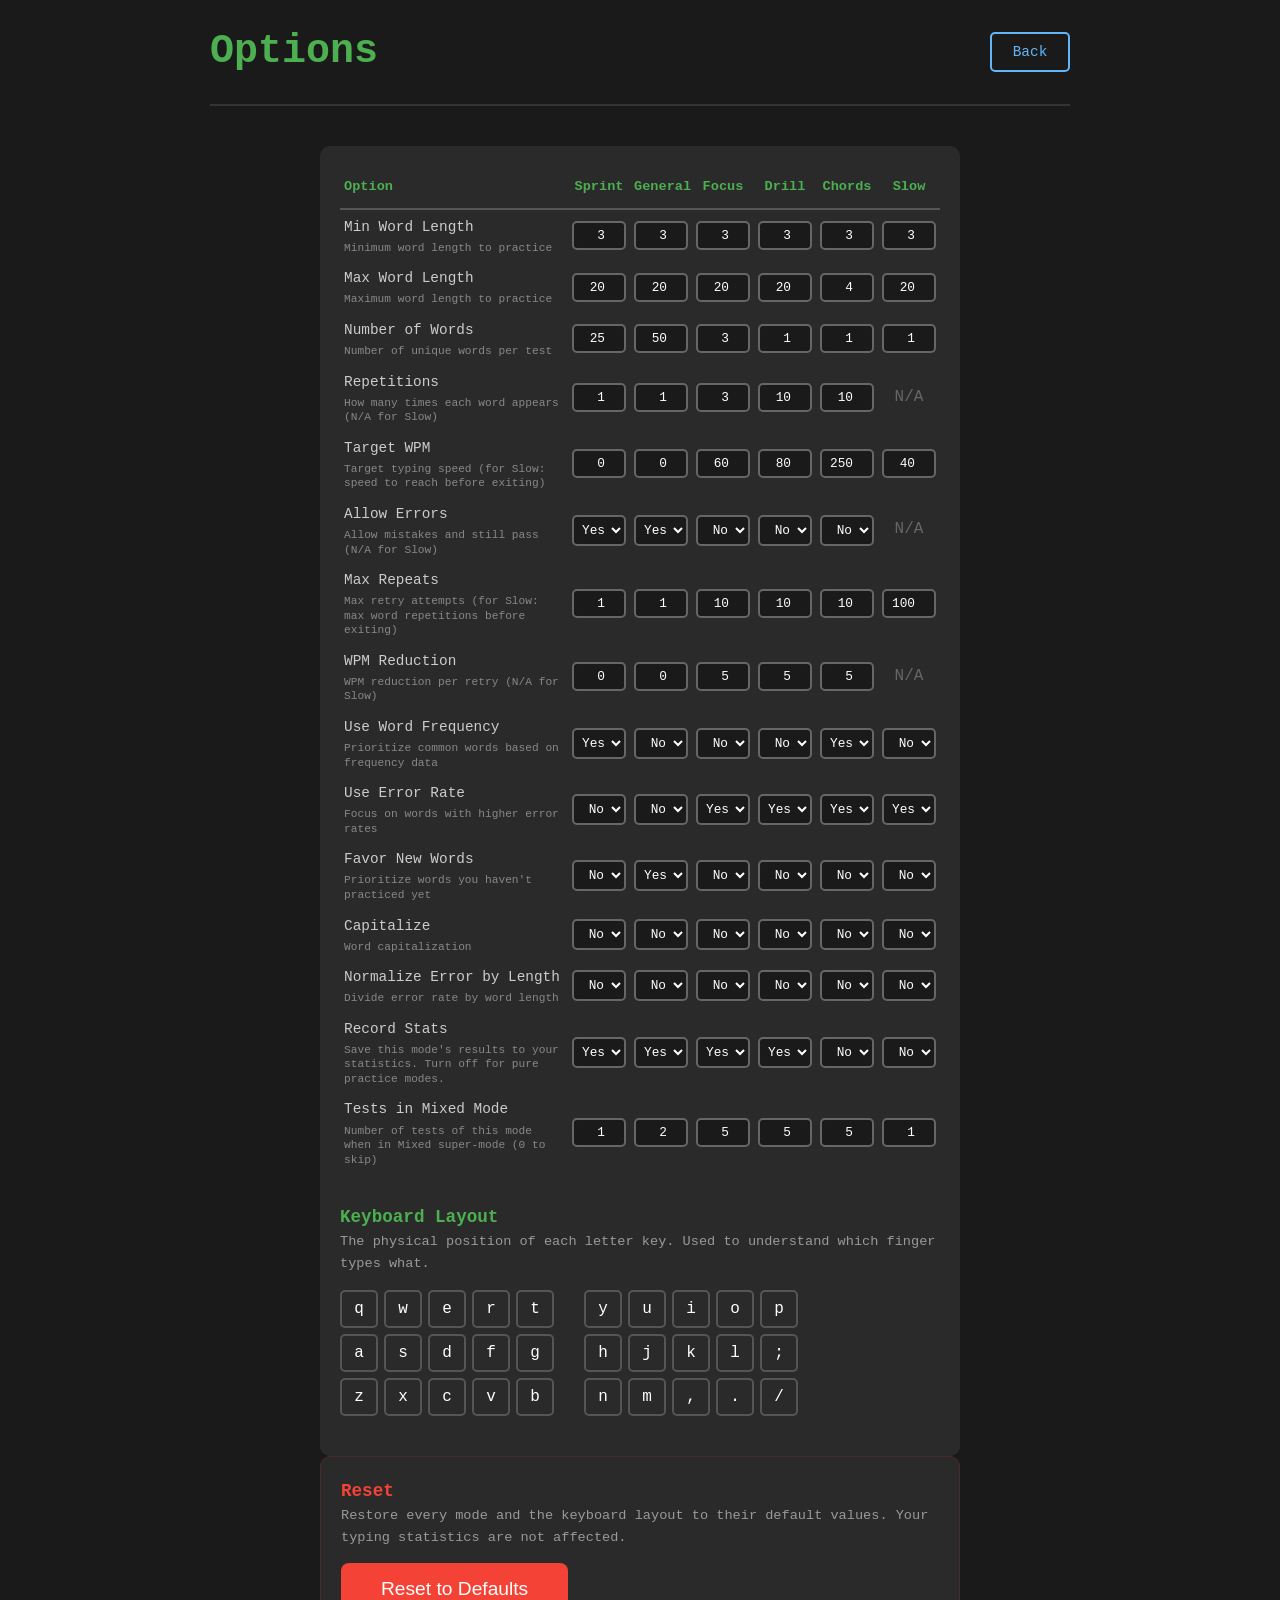
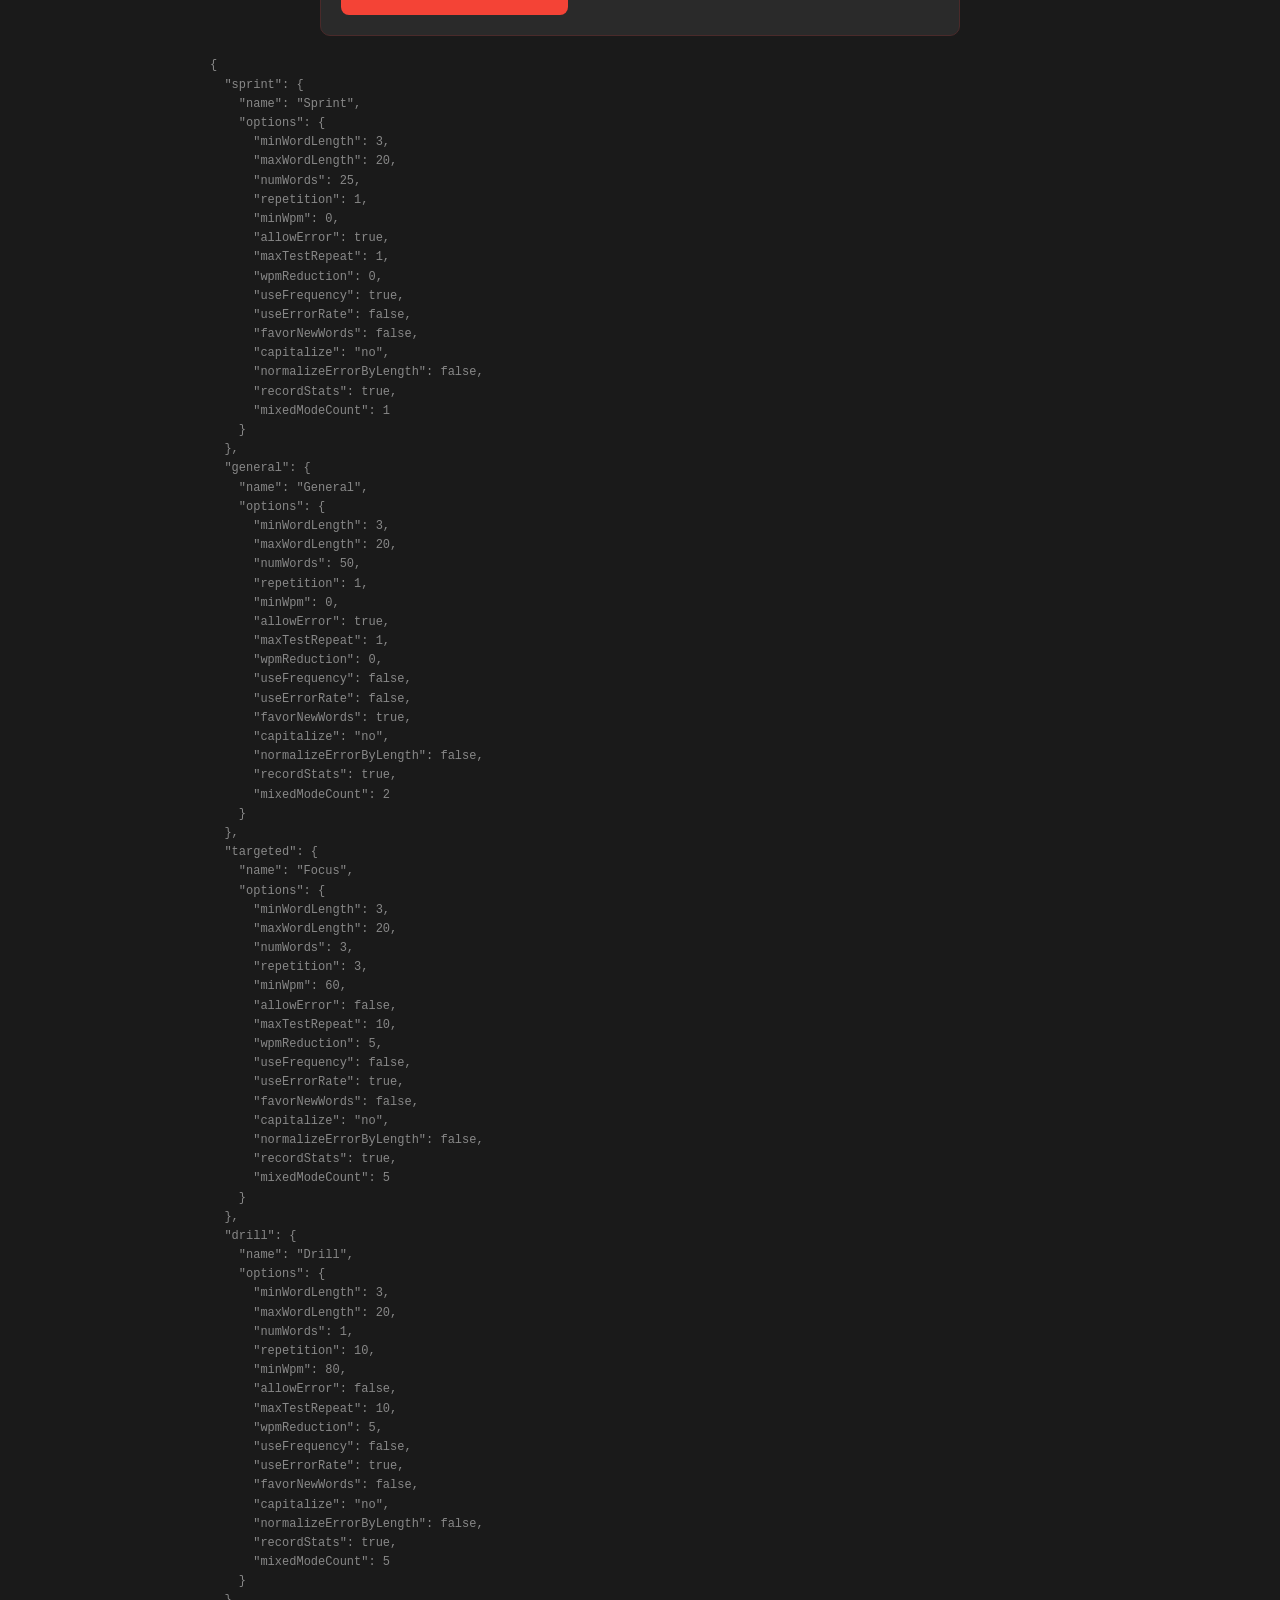
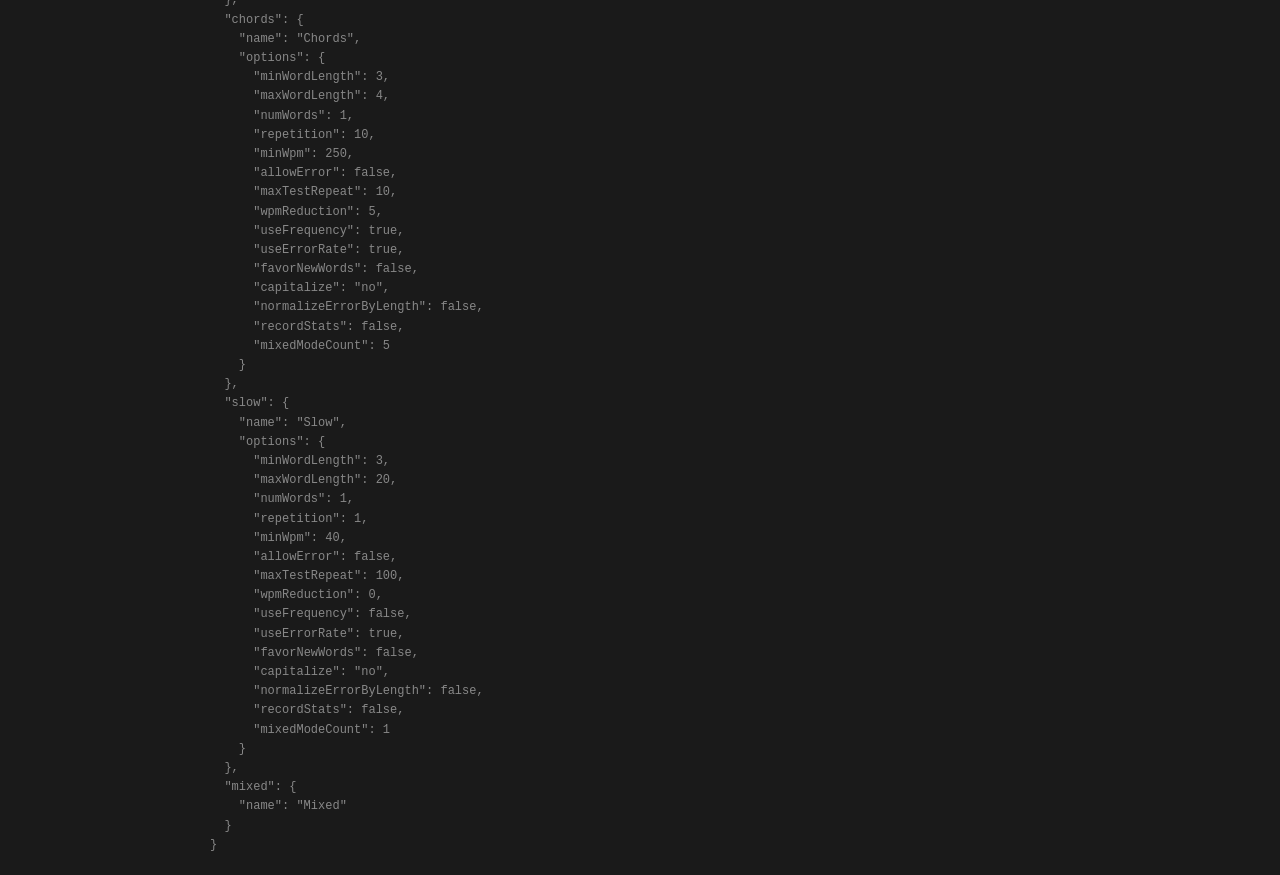
==== commit 945093e9: "Autosave options, move Reset to its own section, tweak Chords defaults" ====
--- a/options.html
+++ b/options.html
@@ -21,11 +21,14 @@
                 <p class="section-hint">The physical position of each letter key. Used to understand which finger types what.</p>
                 <div id="keymap-grid" class="keymap-grid"></div>
                 <p id="keymap-warning" class="keymap-warning"></p>
-                <div class="options-buttons">
-                    <button id="save-btn" class="export-btn">Save</button>
-                    <button id="reset-btn" class="clear-btn">Reset</button>
-                </div>
             </section>
+
+            <section class="stats-section options-compact danger-section">
+                <h2 class="keymap-heading">Reset</h2>
+                <p class="section-hint">Restore every mode and the keyboard layout to their default values. Your typing statistics are not affected.</p>
+                <button id="reset-btn" class="clear-btn">Reset to Defaults</button>
+            </section>
+
             <pre id="debug-output" style="color: #888; font-size: 0.75rem; margin-top: 20px; white-space: pre-wrap; word-break: break-all;"></pre>
         </main>
     </div>
--- a/styles.css
+++ b/styles.css
@@ -556,6 +556,17 @@
 /* Gap between the left and right hands */
 .keymap-key.keymap-gap {
     margin-left: 24px;
+}
+
+/* Reset section, kept visually separate from the editable options */
+.danger-section {
+    margin-top: 30px;
+    border: 1px solid #4a2a2a;
+}
+
+.danger-section .keymap-heading {
+    color: #f44336;
+    margin-top: 0;
 }
 
 /* Options page styles */
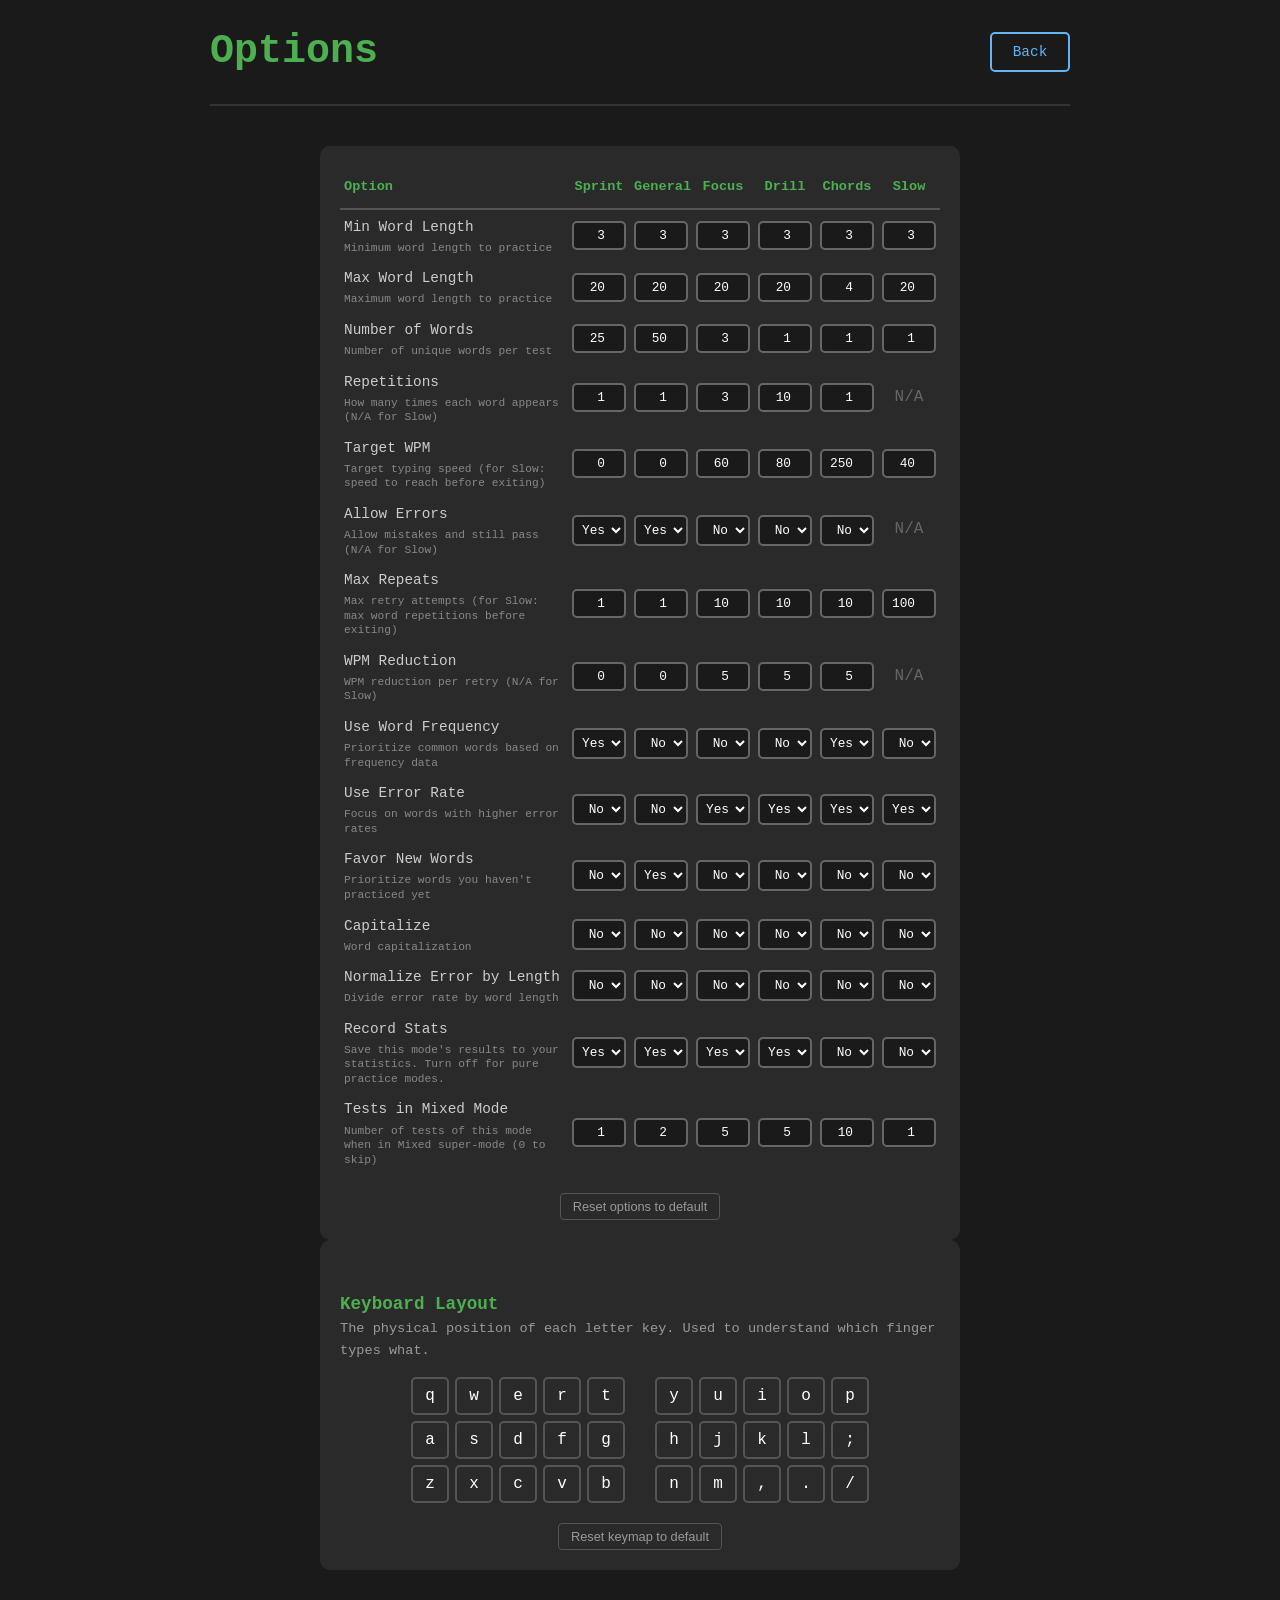
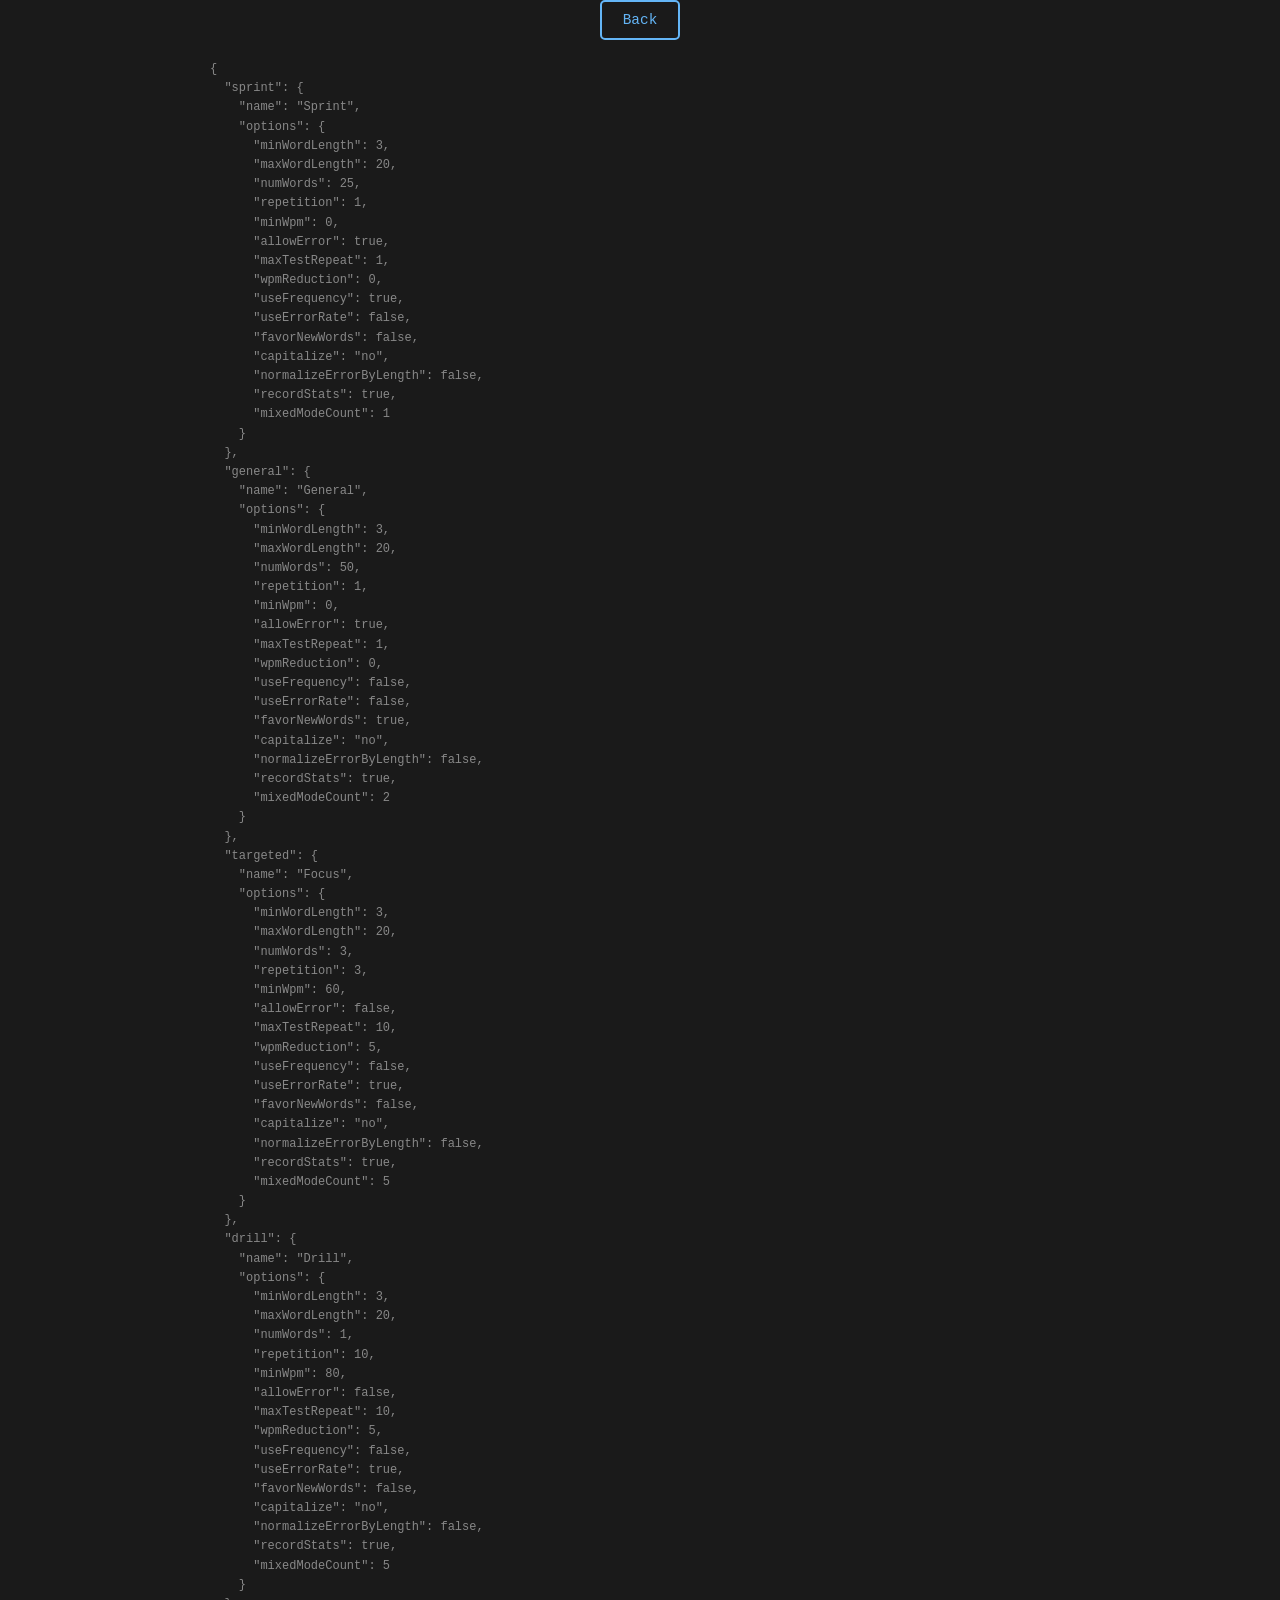
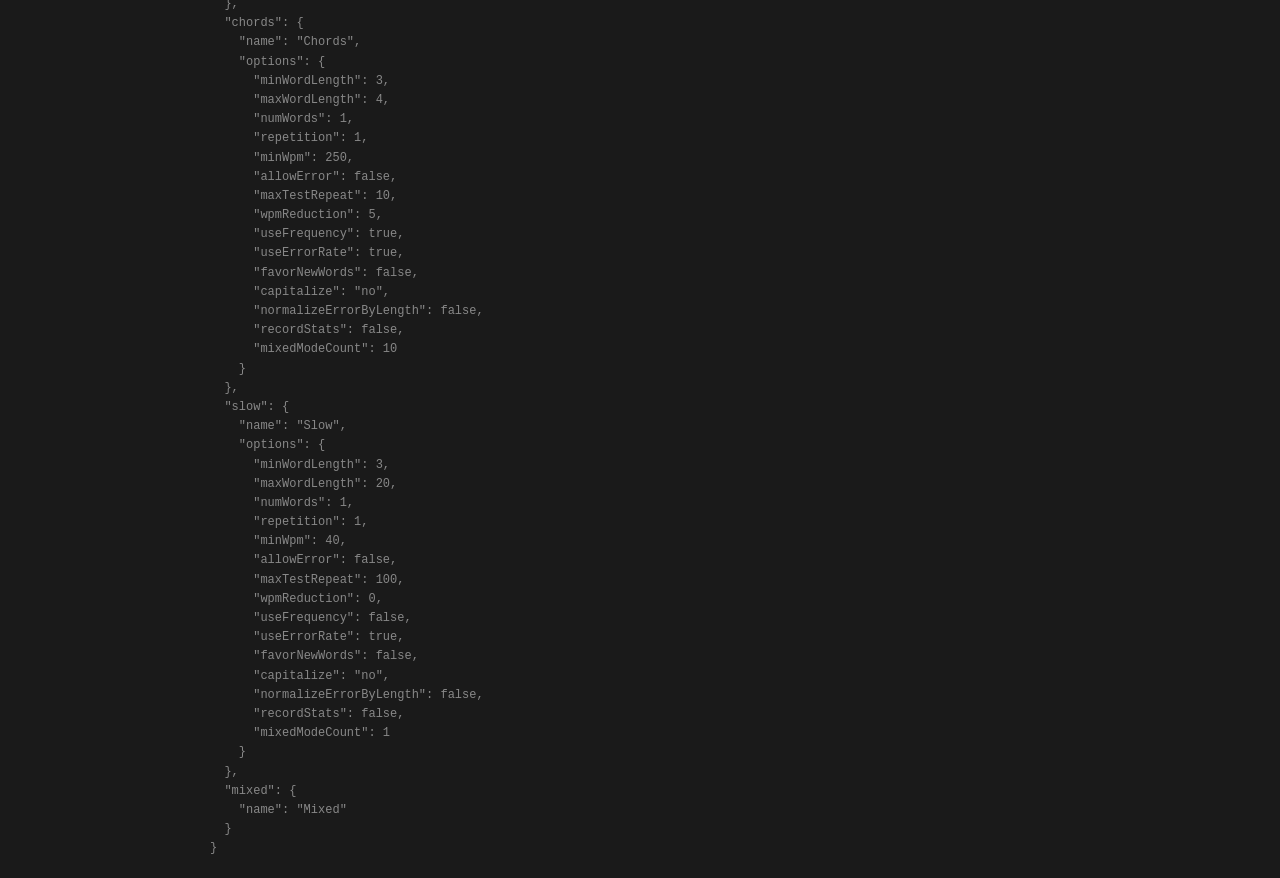
==== commit 53766f51: "Split options and keymap resets, center keymap, add footer back link" ====
--- a/options.html
+++ b/options.html
@@ -17,17 +17,24 @@
         <main>
             <section class="stats-section options-compact">
                 <div id="modes-table-container"></div>
+                <div class="reset-row">
+                    <button id="reset-options-btn" class="reset-small-btn">Reset options to default</button>
+                </div>
+            </section>
+
+            <section class="stats-section options-compact">
                 <h2 class="keymap-heading">Keyboard Layout</h2>
                 <p class="section-hint">The physical position of each letter key. Used to understand which finger types what.</p>
                 <div id="keymap-grid" class="keymap-grid"></div>
                 <p id="keymap-warning" class="keymap-warning"></p>
+                <div class="reset-row">
+                    <button id="reset-keymap-btn" class="reset-small-btn">Reset keymap to default</button>
+                </div>
             </section>
 
-            <section class="stats-section options-compact danger-section">
-                <h2 class="keymap-heading">Reset</h2>
-                <p class="section-hint">Restore every mode and the keyboard layout to their default values. Your typing statistics are not affected.</p>
-                <button id="reset-btn" class="clear-btn">Reset to Defaults</button>
-            </section>
+            <div class="options-footer">
+                <a href="index.html" class="info-link">Back</a>
+            </div>
 
             <pre id="debug-output" style="color: #888; font-size: 0.75rem; margin-top: 20px; white-space: pre-wrap; word-break: break-all;"></pre>
         </main>
--- a/styles.css
+++ b/styles.css
@@ -506,6 +506,7 @@
 .keymap-grid {
     display: flex;
     flex-direction: column;
+    align-items: center;
     gap: 6px;
     margin-bottom: 20px;
 }
@@ -547,26 +548,46 @@
     font-size: 0.85rem;
     font-family: 'Courier New', monospace;
     margin: -10px 0 20px 0;
+    text-align: center;
 }
 
 .keymap-warning.visible {
     display: block;
+}
+
+/* Small, low-emphasis reset buttons at the end of each section */
+.reset-row {
+    display: flex;
+    justify-content: center;
+    margin-top: 20px;
+}
+
+.reset-small-btn {
+    background-color: transparent;
+    color: #999;
+    border: 1px solid #555;
+    border-radius: 4px;
+    padding: 5px 12px;
+    font-size: 0.8rem;
+    cursor: pointer;
+    transition: all 0.2s;
+}
+
+.reset-small-btn:hover {
+    border-color: #f44336;
+    color: #f44336;
+}
+
+/* Back link repeated at the end of the options page */
+.options-footer {
+    display: flex;
+    justify-content: center;
+    margin-top: 30px;
 }
 
 /* Gap between the left and right hands */
 .keymap-key.keymap-gap {
     margin-left: 24px;
-}
-
-/* Reset section, kept visually separate from the editable options */
-.danger-section {
-    margin-top: 30px;
-    border: 1px solid #4a2a2a;
-}
-
-.danger-section .keymap-heading {
-    color: #f44336;
-    margin-top: 0;
 }
 
 /* Options page styles */
@@ -653,13 +674,6 @@
 select.mode-input {
     text-align: right;
     text-align-last: right;
-}
-
-.options-buttons {
-    display: flex;
-    gap: 15px;
-    justify-content: center;
-    margin-top: 20px;
 }
 
 .export-section {
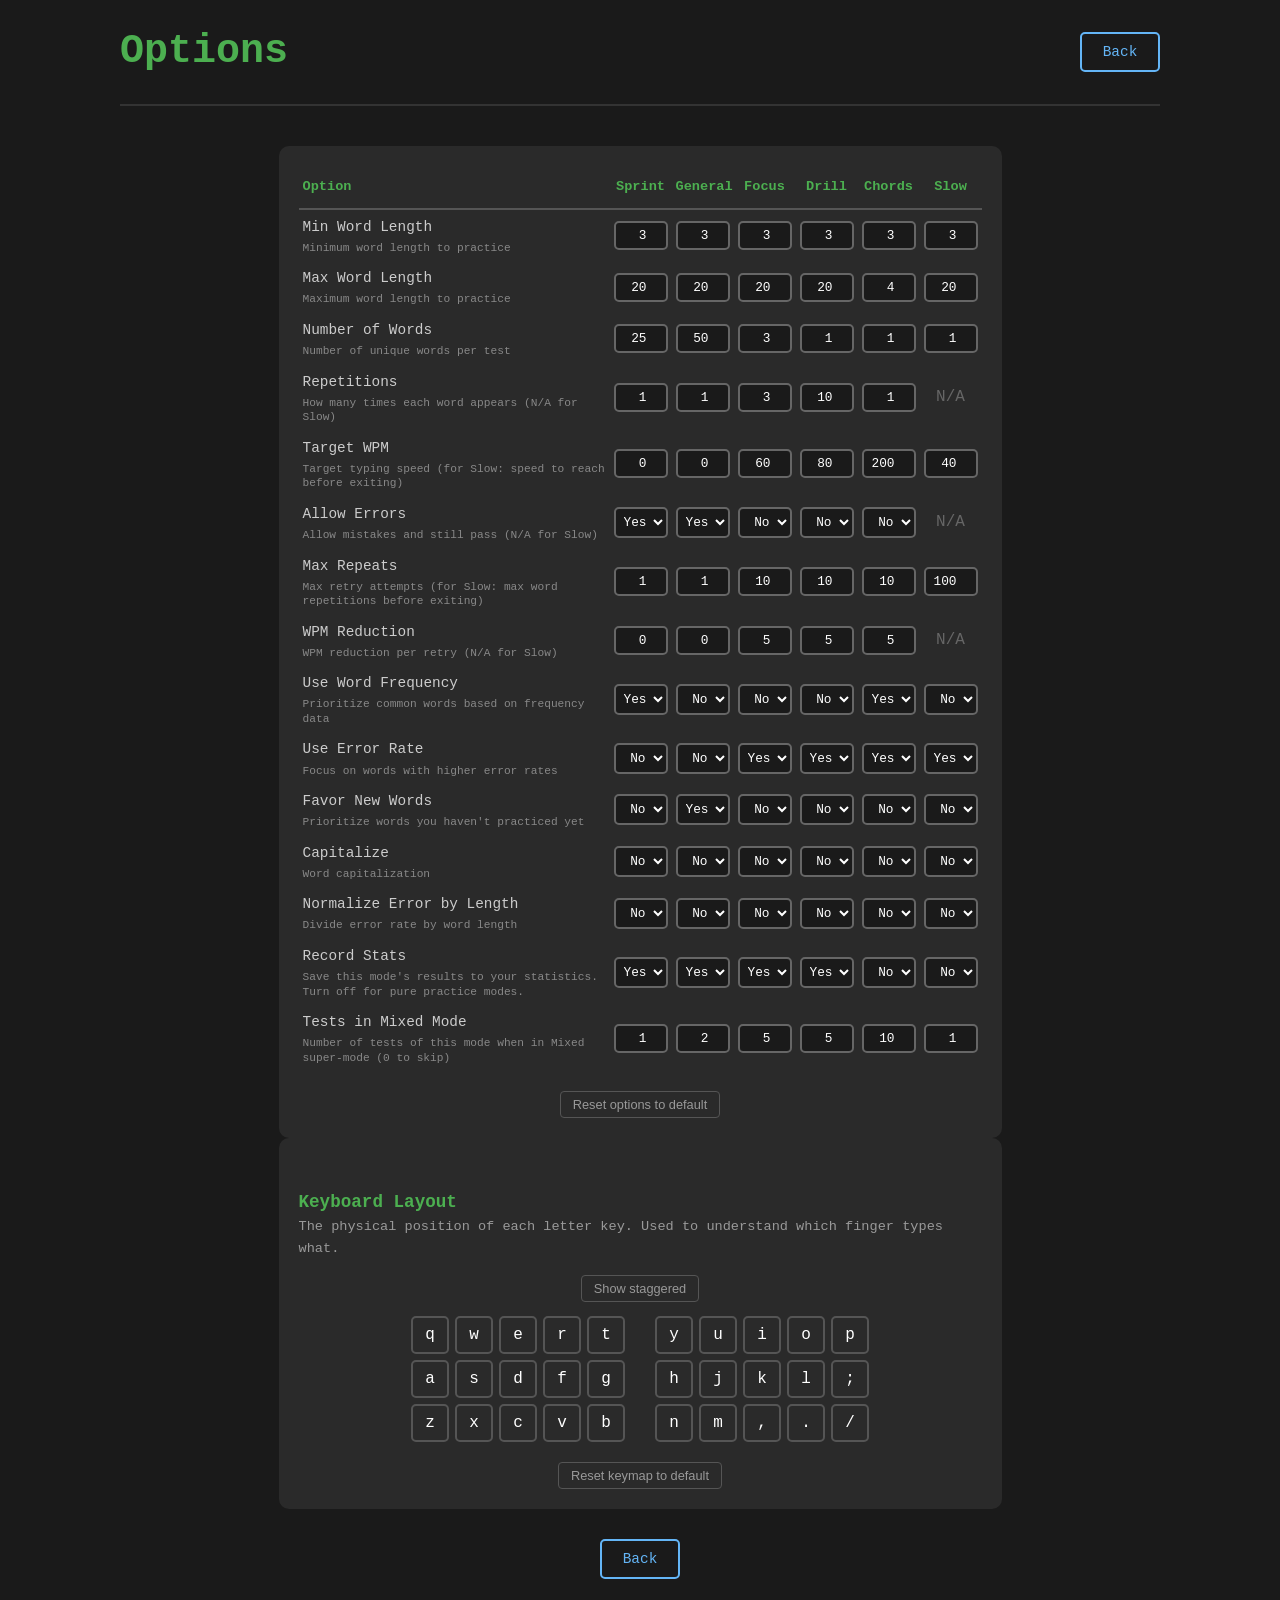
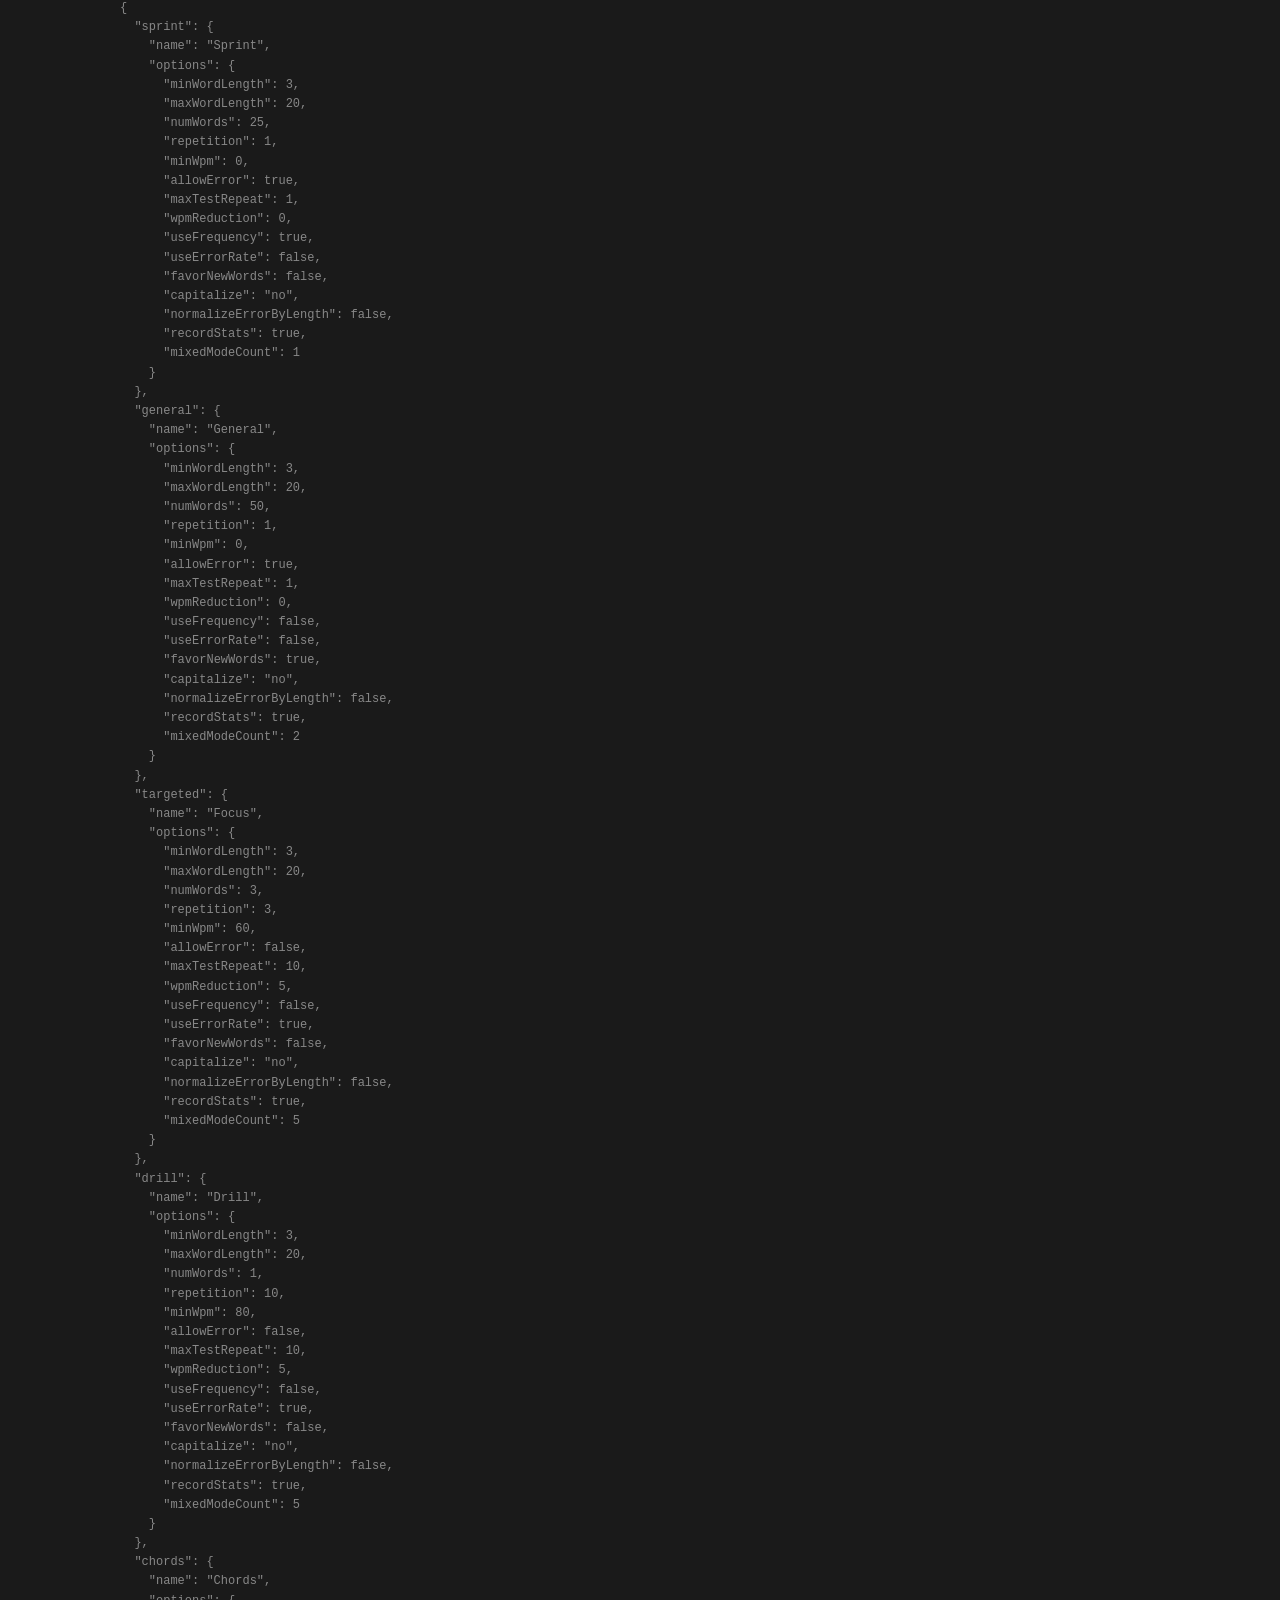
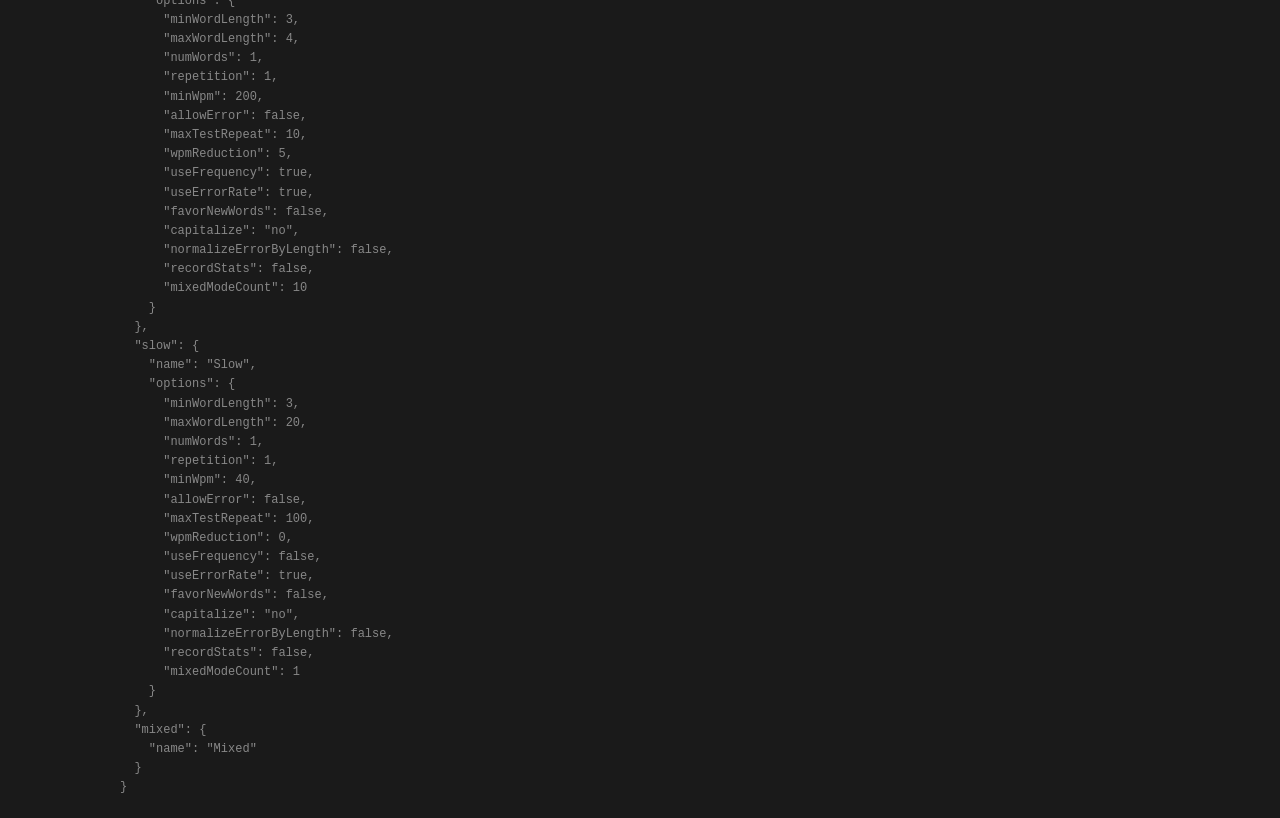
==== commit 49c276ea: "Add staggered/ortholinear keymap display toggle, widen option name column" ====
--- a/options.html
+++ b/options.html
@@ -25,6 +25,9 @@
             <section class="stats-section options-compact">
                 <h2 class="keymap-heading">Keyboard Layout</h2>
                 <p class="section-hint">The physical position of each letter key. Used to understand which finger types what.</p>
+                <div class="keymap-toolbar">
+                    <button id="keymap-shape-btn" class="reset-small-btn" type="button"></button>
+                </div>
                 <div id="keymap-grid" class="keymap-grid"></div>
                 <p id="keymap-warning" class="keymap-warning"></p>
                 <div class="reset-row">
--- a/styles.css
+++ b/styles.css
@@ -13,7 +13,7 @@
 }
 
 .container {
-    max-width: 900px;
+    max-width: 1080px;
     margin: 0 auto;
     padding: 20px;
 }
@@ -46,10 +46,11 @@
     flex-basis: 100%;
     min-width: unset;
     width: 100%;
+    padding: 10px 30px;
 }
 
 .mode-btn {
-    padding: 10px 30px;
+    padding: 10px 20px;
     font-size: 1rem;
     font-family: 'Courier New', monospace;
     border: 2px solid #4CAF50;
@@ -58,7 +59,7 @@
     color: #4CAF50;
     cursor: pointer;
     transition: all 0.3s ease;
-    min-width: 140px;
+    min-width: 105px;
 }
 
 .mode-btn:hover {
@@ -516,6 +517,27 @@
     gap: 6px;
 }
 
+/* Staggered display: each row is shifted right by a third of a key relative
+   to the one above, mimicking a traditional keyboard. Purely cosmetic. */
+/* Staggered display: each row is shifted right by a third of a key relative
+   to the one above, mimicking a traditional keyboard. Purely cosmetic.
+   translateX is used rather than a margin so the rows stay centred as a block.
+   One third of the 44px key pitch (38px key + 6px gap) is ~14.7px. */
+.keymap-grid.keymap-staggered .keymap-row:nth-child(2) {
+    transform: translateX(14.7px);
+}
+
+.keymap-grid.keymap-staggered .keymap-row:nth-child(3) {
+    transform: translateX(29.4px);
+}
+
+/* Row of controls above the keymap grid */
+.keymap-toolbar {
+    display: flex;
+    justify-content: center;
+    margin-bottom: 14px;
+}
+
 .keymap-key {
     width: 38px;
     height: 38px;
@@ -593,7 +615,10 @@
 /* Options page styles */
 .options-compact {
     padding: 20px;
-    max-width: 640px;
+    /* The mode columns are a fixed 62px each, so the section width determines
+       how much room is left for the option-name column. 723px gives it 249px,
+       50% more than the 166px it had at 640px. */
+    max-width: 723px;
     margin: 0 auto;
 }
 
@@ -614,6 +639,7 @@
     width: 62px;
 }
 
+/* Option-name column: takes whatever the fixed-width mode columns leave */
 .modes-table th:first-child {
     text-align: left;
     width: auto;
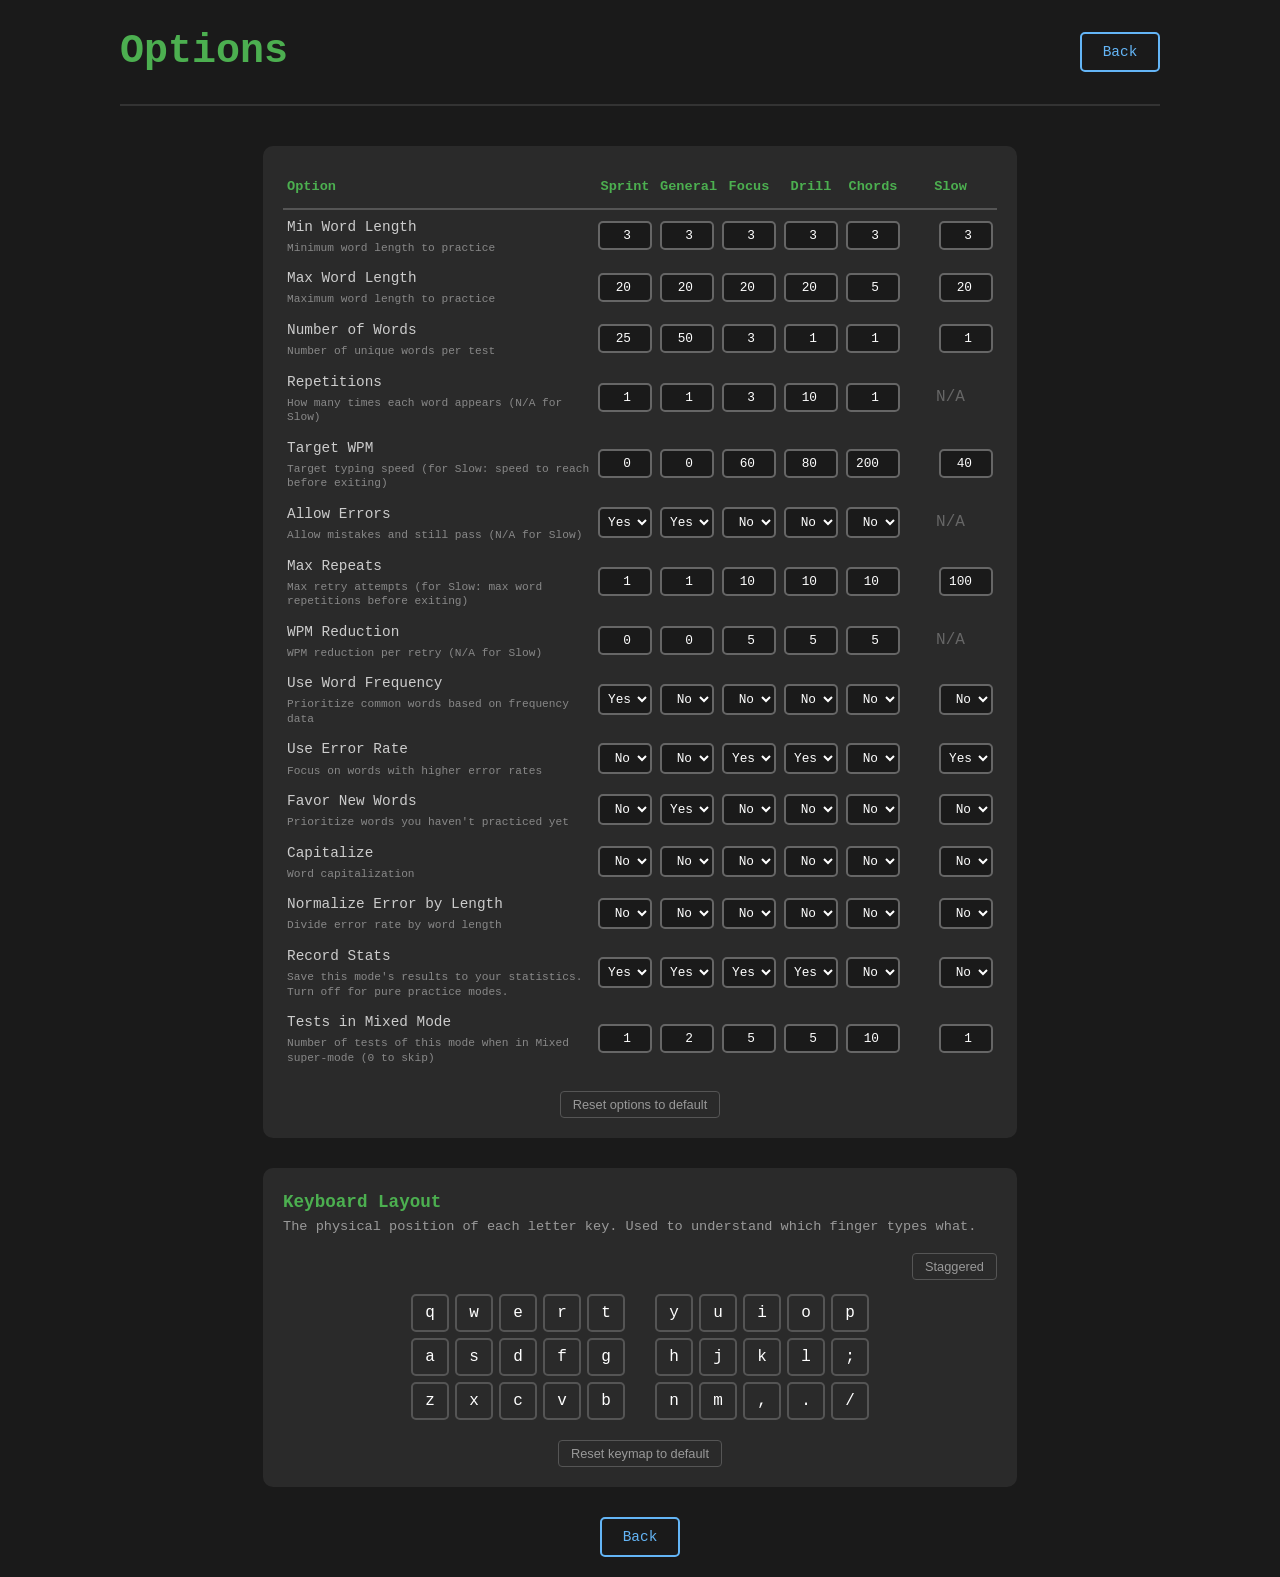
==== commit 0e729064: "Tidy options page, declutter slow mode, raise slow target WPM" ====
--- a/options.html
+++ b/options.html
@@ -39,7 +39,6 @@
                 <a href="index.html" class="info-link">Back</a>
             </div>
 
-            <pre id="debug-output" style="color: #888; font-size: 0.75rem; margin-top: 20px; white-space: pre-wrap; word-break: break-all;"></pre>
         </main>
     </div>
     
--- a/styles.css
+++ b/styles.css
@@ -501,7 +501,7 @@
 .keymap-heading {
     color: #4CAF50;
     font-size: 1.1rem;
-    margin: 30px 0 10px 0;
+    margin: 0 0 10px 0;
 }
 
 .keymap-grid {
@@ -534,7 +534,7 @@
 /* Row of controls above the keymap grid */
 .keymap-toolbar {
     display: flex;
-    justify-content: center;
+    justify-content: flex-end;
     margin-bottom: 14px;
 }
 
@@ -615,11 +615,13 @@
 /* Options page styles */
 .options-compact {
     padding: 20px;
-    /* The mode columns are a fixed 62px each, so the section width determines
-       how much room is left for the option-name column. 723px gives it 249px,
-       50% more than the 166px it had at 640px. */
-    max-width: 723px;
-    margin: 0 auto;
+    /* The mode columns are a fixed 62px each (the last one 93px), so the
+       section width determines how much room is left for the option-name
+       column. 754px gives it 249px. */
+    max-width: 754px;
+    /* `auto` on the sides to centre, but keep the gap between sections that
+       .stats-section provides (a bare `margin: 0 auto` would cancel it) */
+    margin: 0 auto 30px;
 }
 
 /* Modes table */
@@ -643,6 +645,11 @@
 .modes-table th:first-child {
     text-align: left;
     width: auto;
+}
+
+/* Rightmost mode column, given 50% more room than the others */
+.modes-table th:last-child {
+    width: 93px;
 }
 
 .modes-table td {
@@ -819,14 +826,13 @@
     font-weight: bold;
 }
 
-/* Metronome Container - Houses the bouncing ball animation */
+/* Metronome Container - Houses the bouncing ball animation.
+   Deliberately transparent: the ball moves straight over the page background. */
 .metronome-container {
     position: relative;
     width: 300px;
     height: 300px;
     margin: 10px auto;
-    background-color: rgba(255, 255, 255, 0.05);
-    border-radius: 10px;
 }
 
 /* Ball - Animated indicator that jumps from letter to letter */
